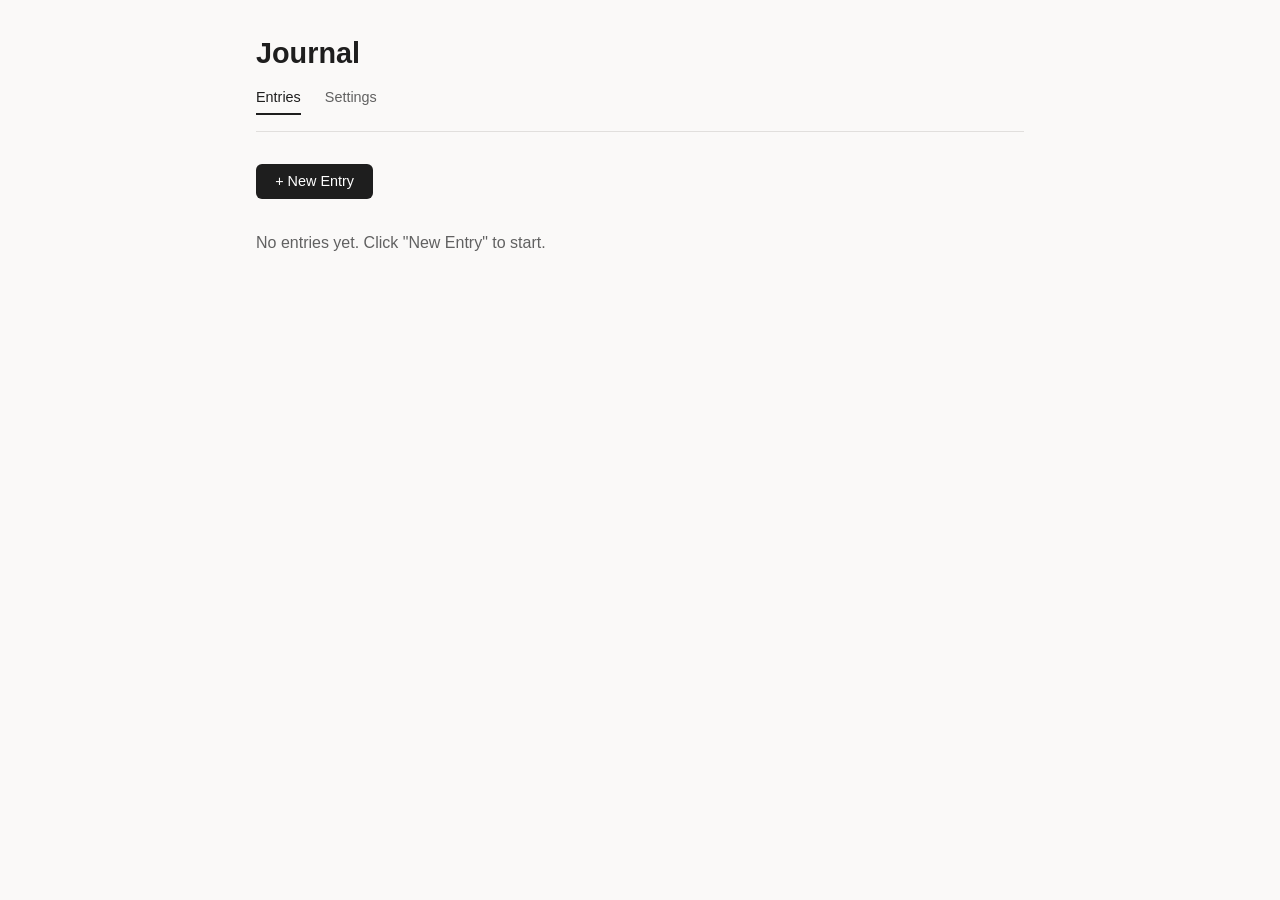
==== index.html @ d7804ae3 "fixed the styles path" ====
<!doctype html>
<html lang="en">
  <head>
    <meta charset="UTF-8" />
    <meta name="viewport" content="width=device-width, initial-scale=1.0" />
    <title>Journal</title>
    <link rel="stylesheet" href="styles.css" />
  </head>
  <body>
    <div class="container">
      <header>
        <h1>Journal</h1>
        <nav>
          <a href="index.html" class="active">Entries</a>
          <a href="settings.html">Settings</a>
        </nav>
      </header>

      <main>
        <div class="new-entry-section">
          <button id="newEntryBtn" class="btn-primary">+ New Entry</button>
        </div>

        <div id="entriesList" class="entries-list">
          <!-- Entries will be rendered here -->
        </div>
      </main>
    </div>

    <!-- Modal for new/edit entry -->
    <div id="entryModal" class="modal">
      <div class="modal-content">
        <span class="close">&times;</span>
        <h2 id="modalTitle">New Entry</h2>
        <form id="entryForm">
          <div class="form-group">
            <label for="templateSelect">Template</label>
            <select id="templateSelect" required>
              <option value="">-- Select a template --</option>
            </select>
          </div>
          <div id="dynamicFields"></div>
          <div class="form-group">
            <label for="journalText">Journal / Notes</label>
            <textarea
              id="journalText"
              rows="6"
              placeholder="Write your thoughts, rationale, or any notes here..."
            ></textarea>
          </div>
          <button type="submit" class="btn-primary">Save Entry</button>
        </form>
      </div>
    </div>

    <script src="script.js"></script>
  </body>
</html>
---- styles.css ----
* {
  margin: 0;
  padding: 0;
  box-sizing: border-box;
}

body {
  font-family:
    -apple-system, BlinkMacSystemFont, "Segoe UI", Roboto, Helvetica, Arial,
    sans-serif;
  background: #faf9f8;
  color: #1e1e1e;
  line-height: 1.5;
}

.container {
  max-width: 800px;
  margin: 0 auto;
  padding: 2rem 1rem;
}

header {
  margin-bottom: 2rem;
  border-bottom: 1px solid #e1dfdd;
  padding-bottom: 1rem;
}

h1 {
  font-size: 1.8rem;
  font-weight: 600;
  margin-bottom: 0.5rem;
}

nav {
  display: flex;
  gap: 1.5rem;
}

nav a {
  color: #616161;
  text-decoration: none;
  font-size: 0.9rem;
  padding: 0.25rem 0;
}

nav a.active {
  color: #1e1e1e;
  border-bottom: 2px solid #1e1e1e;
}

.btn-primary {
  background: #1e1e1e;
  color: white;
  border: none;
  padding: 0.6rem 1.2rem;
  font-size: 0.9rem;
  border-radius: 6px;
  cursor: pointer;
  transition: background 0.2s;
}

.btn-primary:hover {
  background: #333;
}

.btn-secondary {
  background: #e1dfdd;
  color: #1e1e1e;
  border: none;
  padding: 0.5rem 1rem;
  font-size: 0.85rem;
  border-radius: 6px;
  cursor: pointer;
}

.btn-danger {
  background: #d32f2f;
  color: white;
  border: none;
  padding: 0.6rem 1.2rem;
  border-radius: 6px;
  cursor: pointer;
}

.new-entry-section {
  margin-bottom: 2rem;
}

.entries-list {
  display: flex;
  flex-direction: column;
  gap: 1.5rem;
}

.entry-card {
  background: white;
  border: 1px solid #e1dfdd;
  border-radius: 8px;
  padding: 1.2rem;
}

.entry-header {
  display: flex;
  justify-content: space-between;
  margin-bottom: 0.75rem;
  font-size: 0.8rem;
  color: #616161;
}

.entry-template {
  font-weight: 500;
  color: #1e1e1e;
}

.entry-fields {
  background: #f6f5f4;
  padding: 0.75rem;
  border-radius: 6px;
  margin: 0.75rem 0;
  font-size: 0.9rem;
}

.entry-fields p {
  margin: 0.25rem 0;
}

.entry-journal {
  margin-top: 0.75rem;
  white-space: pre-wrap;
  font-size: 0.9rem;
}

.entry-actions {
  margin-top: 0.75rem;
  display: flex;
  gap: 0.5rem;
}

.entry-actions button {
  background: none;
  border: none;
  color: #616161;
  cursor: pointer;
  font-size: 0.8rem;
  padding: 0;
}

.entry-actions button:hover {
  color: #1e1e1e;
}

.modal {
  display: none;
  position: fixed;
  top: 0;
  left: 0;
  width: 100%;
  height: 100%;
  background: rgba(0, 0, 0, 0.5);
  z-index: 1000;
  overflow-y: auto;
}

.modal-content {
  background: white;
  max-width: 600px;
  margin: 2rem auto;
  padding: 1.5rem;
  border-radius: 12px;
  position: relative;
}

.close {
  position: absolute;
  right: 1.2rem;
  top: 1rem;
  font-size: 1.5rem;
  cursor: pointer;
  color: #616161;
}

.form-group {
  margin-bottom: 1rem;
}

.form-group label {
  display: block;
  margin-bottom: 0.25rem;
  font-weight: 500;
  font-size: 0.85rem;
}

.form-group input,
.form-group select,
.form-group textarea {
  width: 100%;
  padding: 0.5rem;
  border: 1px solid #ccc;
  border-radius: 4px;
  font-family: inherit;
  font-size: 0.9rem;
}

.settings-header {
  display: flex;
  justify-content: space-between;
  align-items: center;
  margin-bottom: 1.5rem;
}

.templates-list {
  display: flex;
  flex-direction: column;
  gap: 1rem;
  margin-bottom: 2rem;
}

.template-card {
  background: white;
  border: 1px solid #e1dfdd;
  border-radius: 8px;
  padding: 1rem;
}

.template-header {
  display: flex;
  justify-content: space-between;
  margin-bottom: 0.5rem;
}

.danger-zone {
  margin-top: 2rem;
  padding-top: 1rem;
  border-top: 1px solid #e1dfdd;
}

hr {
  margin: 2rem 0;
  border: none;
  border-top: 1px solid #e1dfdd;
}

.field-item {
  background: #f6f5f4;
  padding: 0.75rem;
  margin-bottom: 0.5rem;
  border-radius: 6px;
}
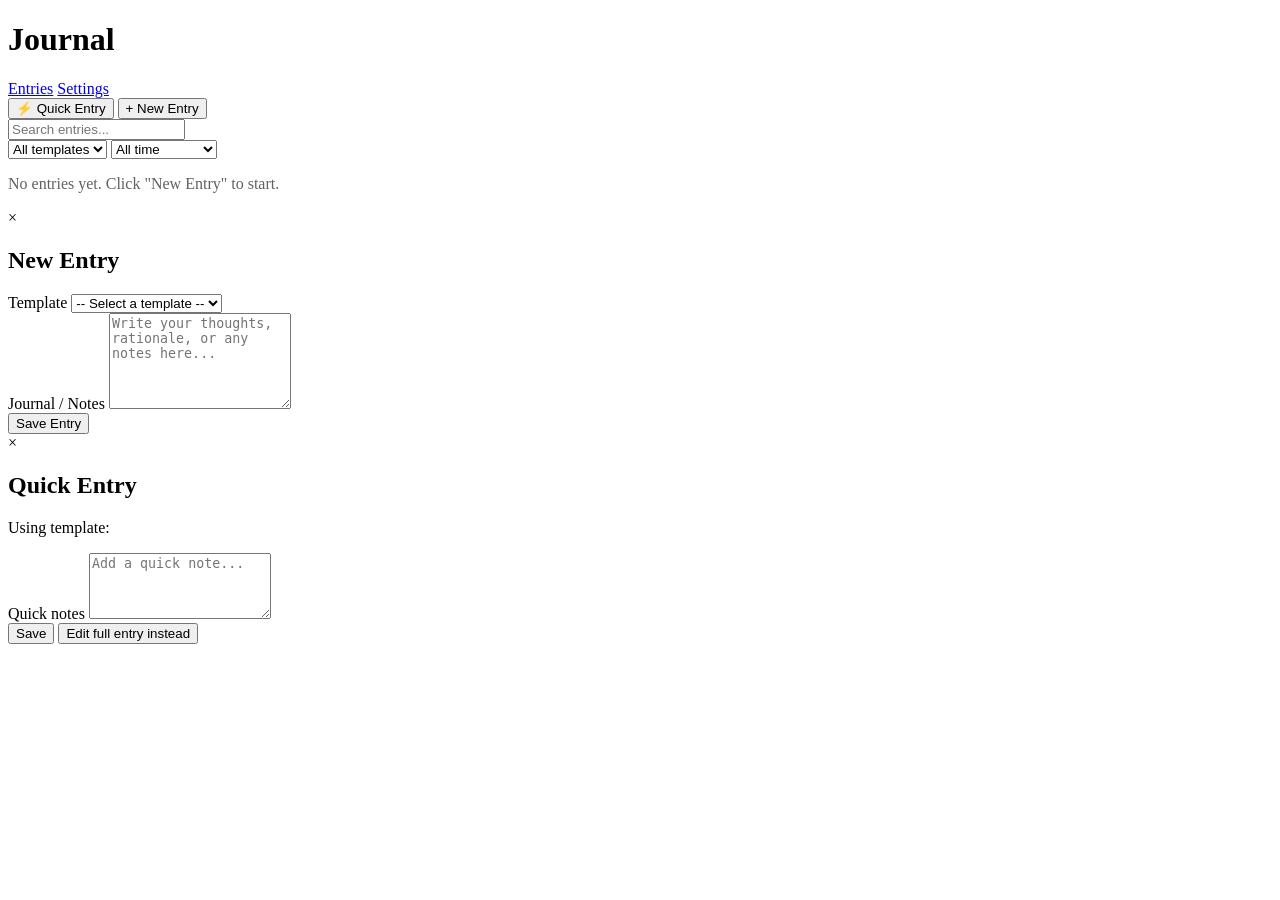
==== commit 1b5910dd: "added search/filter, quick entry..." ====
--- a/index.html
+++ b/index.html
@@ -4,7 +4,7 @@
     <meta charset="UTF-8" />
     <meta name="viewport" content="width=device-width, initial-scale=1.0" />
     <title>Journal</title>
-    <link rel="stylesheet" href="styles.css" />
+    <link rel="stylesheet" href="style.css" />
   </head>
   <body>
     <div class="container">
@@ -17,17 +17,65 @@
       </header>
 
       <main>
-        <div class="new-entry-section">
+        <!-- Action bar: Quick Entry + New Entry -->
+        <div class="action-bar">
+          <button id="quickEntryBtn" class="btn-quick">⚡ Quick Entry</button>
           <button id="newEntryBtn" class="btn-primary">+ New Entry</button>
         </div>
 
+        <!-- Search & Filters bar -->
+        <div class="filters-bar">
+          <div class="search-group">
+            <input
+              type="text"
+              id="searchInput"
+              placeholder="Search entries..."
+              class="search-input"
+            />
+          </div>
+
+          <div class="filter-group">
+            <select id="templateFilter" class="filter-select">
+              <option value="all">All templates</option>
+            </select>
+
+            <select id="dateFilter" class="filter-select">
+              <option value="all">All time</option>
+              <option value="7days">Last 7 days</option>
+              <option value="30days">Last 30 days</option>
+              <option value="this-month">This month</option>
+              <option value="custom">Custom range</option>
+            </select>
+          </div>
+
+          <div
+            id="customDateRange"
+            class="custom-date-range"
+            style="display: none"
+          >
+            <input type="date" id="startDate" />
+            <span>to</span>
+            <input type="date" id="endDate" />
+            <button id="applyDateRange" class="btn-secondary-sm">Apply</button>
+          </div>
+        </div>
+
+        <!-- Entries container -->
         <div id="entriesList" class="entries-list">
           <!-- Entries will be rendered here -->
+        </div>
+
+        <!-- Empty state (shown via JS if no entries match filters) -->
+        <div id="emptyState" class="empty-state" style="display: none">
+          <p>No entries found.</p>
+          <button id="clearFiltersBtn" class="btn-secondary">
+            Clear filters
+          </button>
         </div>
       </main>
     </div>
 
-    <!-- Modal for new/edit entry -->
+    <!-- Modal for new/edit entry (full) -->
     <div id="entryModal" class="modal">
       <div class="modal-content">
         <span class="close">&times;</span>
@@ -53,6 +101,38 @@
       </div>
     </div>
 
+    <!-- Modal for Quick Entry (compact) -->
+    <div id="quickEntryModal" class="modal">
+      <div class="modal-content modal-compact">
+        <span class="close">&times;</span>
+        <h2>Quick Entry</h2>
+        <p class="quick-template-info" id="quickTemplateInfo">
+          Using template: <span id="quickTemplateName"></span>
+        </p>
+        <form id="quickEntryForm">
+          <div id="quickDynamicFields"></div>
+          <div class="form-group">
+            <label for="quickJournalText">Quick notes</label>
+            <textarea
+              id="quickJournalText"
+              rows="4"
+              placeholder="Add a quick note..."
+            ></textarea>
+          </div>
+          <div class="quick-actions">
+            <button type="submit" class="btn-primary">Save</button>
+            <button
+              type="button"
+              id="quickEntryFullEditBtn"
+              class="btn-secondary"
+            >
+              Edit full entry instead
+            </button>
+          </div>
+        </form>
+      </div>
+    </div>
+
     <script src="script.js"></script>
   </body>
 </html>
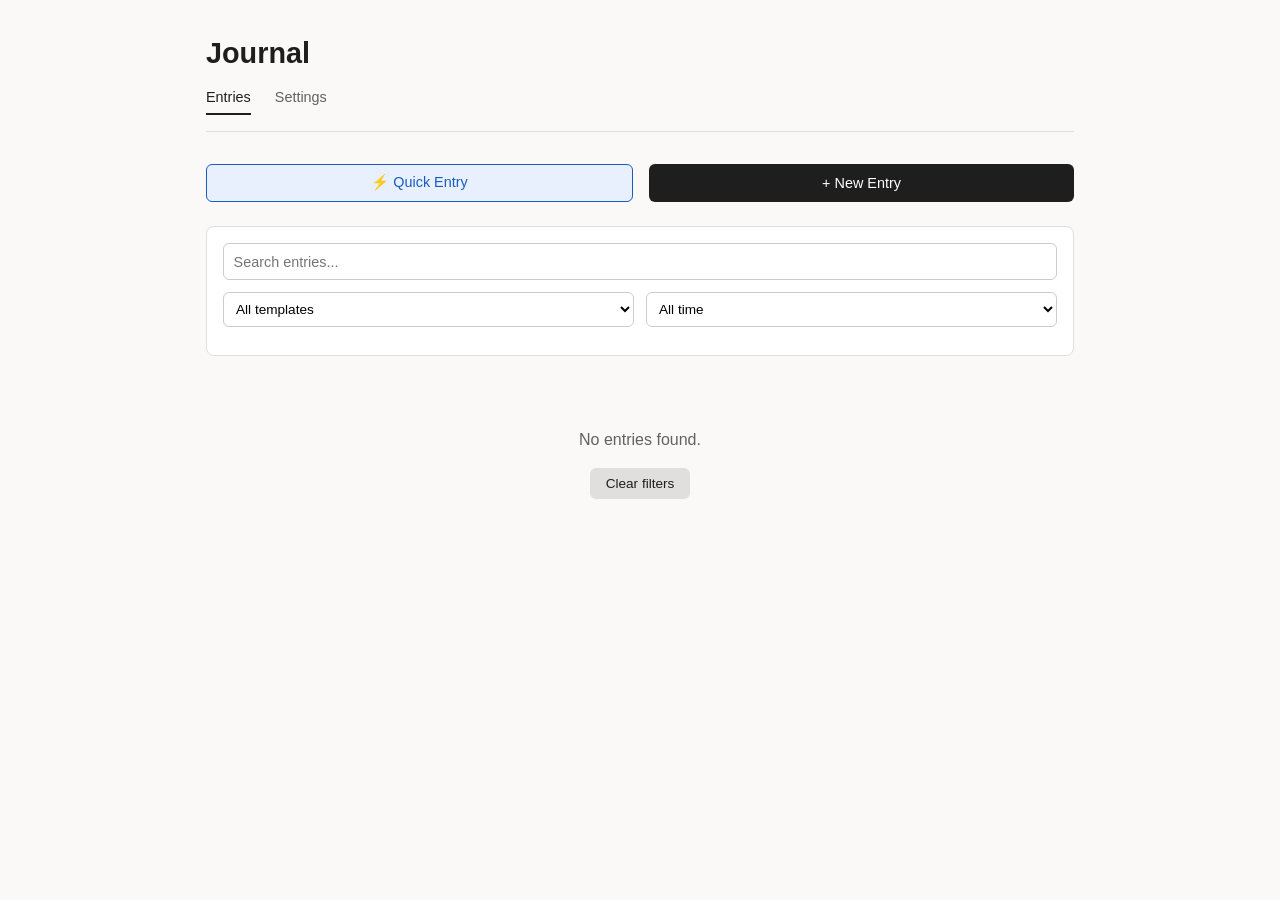
==== commit 547bc4e6: "search/filter logic & corrected the css file path" ====
--- a/index.html
+++ b/index.html
@@ -4,7 +4,7 @@
     <meta charset="UTF-8" />
     <meta name="viewport" content="width=device-width, initial-scale=1.0" />
     <title>Journal</title>
-    <link rel="stylesheet" href="style.css" />
+    <link rel="stylesheet" href="styles.css" />
   </head>
   <body>
     <div class="container">
--- a/styles.css
+++ b/styles.css
@@ -0,0 +1,483 @@
+* {
+  margin: 0;
+  padding: 0;
+  box-sizing: border-box;
+}
+
+body {
+  font-family:
+    -apple-system, BlinkMacSystemFont, "Segoe UI", Roboto, Helvetica, Arial,
+    sans-serif;
+  background: #faf9f8;
+  color: #1e1e1e;
+  line-height: 1.5;
+}
+
+.container {
+  max-width: 900px;
+  margin: 0 auto;
+  padding: 2rem 1rem;
+}
+
+/* Header & Navigation */
+header {
+  margin-bottom: 2rem;
+  border-bottom: 1px solid #e1dfdd;
+  padding-bottom: 1rem;
+}
+
+h1 {
+  font-size: 1.8rem;
+  font-weight: 600;
+  margin-bottom: 0.5rem;
+}
+
+nav {
+  display: flex;
+  gap: 1.5rem;
+}
+
+nav a {
+  color: #616161;
+  text-decoration: none;
+  font-size: 0.9rem;
+  padding: 0.25rem 0;
+}
+
+nav a.active {
+  color: #1e1e1e;
+  border-bottom: 2px solid #1e1e1e;
+}
+
+/* Buttons */
+.btn-primary {
+  background: #1e1e1e;
+  color: white;
+  border: none;
+  padding: 0.6rem 1.2rem;
+  font-size: 0.9rem;
+  border-radius: 6px;
+  cursor: pointer;
+  transition: background 0.2s;
+}
+
+.btn-primary:hover {
+  background: #333;
+}
+
+.btn-quick {
+  background: #e8f0fe;
+  color: #1a5bbf;
+  border: 1px solid #1a5bbf;
+  padding: 0.6rem 1.2rem;
+  font-size: 0.9rem;
+  border-radius: 6px;
+  cursor: pointer;
+  transition: all 0.2s;
+}
+
+.btn-quick:hover {
+  background: #d4e4fc;
+}
+
+.btn-secondary {
+  background: #e1dfdd;
+  color: #1e1e1e;
+  border: none;
+  padding: 0.5rem 1rem;
+  font-size: 0.85rem;
+  border-radius: 6px;
+  cursor: pointer;
+}
+
+.btn-secondary-sm {
+  background: #e1dfdd;
+  color: #1e1e1e;
+  border: none;
+  padding: 0.4rem 0.8rem;
+  font-size: 0.8rem;
+  border-radius: 4px;
+  cursor: pointer;
+}
+
+.btn-danger {
+  background: #d32f2f;
+  color: white;
+  border: none;
+  padding: 0.6rem 1.2rem;
+  border-radius: 6px;
+  cursor: pointer;
+}
+
+/* Action Bar */
+.action-bar {
+  display: flex;
+  gap: 1rem;
+  margin-bottom: 1.5rem;
+  justify-content: space-between;
+}
+
+.action-bar button:first-child {
+  flex: 1;
+}
+
+.action-bar button:last-child {
+  flex: 1;
+}
+
+/* Filters Bar */
+.filters-bar {
+  background: white;
+  border: 1px solid #e1dfdd;
+  border-radius: 8px;
+  padding: 1rem;
+  margin-bottom: 1.5rem;
+}
+
+.search-group {
+  margin-bottom: 0.75rem;
+}
+
+.search-input {
+  width: 100%;
+  padding: 0.6rem;
+  border: 1px solid #ccc;
+  border-radius: 6px;
+  font-size: 0.9rem;
+  font-family: inherit;
+}
+
+.filter-group {
+  display: flex;
+  gap: 0.75rem;
+  flex-wrap: wrap;
+  margin-bottom: 0.75rem;
+}
+
+.filter-select {
+  flex: 1;
+  min-width: 120px;
+  padding: 0.5rem;
+  border: 1px solid #ccc;
+  border-radius: 6px;
+  background: white;
+  font-size: 0.85rem;
+  cursor: pointer;
+}
+
+.custom-date-range {
+  display: flex;
+  gap: 0.5rem;
+  align-items: center;
+  flex-wrap: wrap;
+  margin-top: 0.75rem;
+  padding-top: 0.75rem;
+  border-top: 1px solid #e1dfdd;
+}
+
+.custom-date-range input {
+  padding: 0.4rem;
+  border: 1px solid #ccc;
+  border-radius: 4px;
+  font-size: 0.85rem;
+}
+
+/* Entries List */
+.entries-list {
+  display: flex;
+  flex-direction: column;
+  gap: 1rem;
+}
+
+/* Entry Card */
+.entry-card {
+  background: white;
+  border: 1px solid #e1dfdd;
+  border-radius: 8px;
+  padding: 1rem;
+  transition: box-shadow 0.2s;
+}
+
+.entry-card:hover {
+  box-shadow: 0 2px 8px rgba(0, 0, 0, 0.05);
+}
+
+/* Pinned Entry */
+.entry-card.pinned {
+  background: #fffef7;
+  border-left: 4px solid #f5a623;
+  border-left-color: #f5a623;
+}
+
+.entry-header {
+  display: flex;
+  justify-content: space-between;
+  align-items: center;
+  margin-bottom: 0.5rem;
+  flex-wrap: wrap;
+  gap: 0.5rem;
+}
+
+.entry-template {
+  font-weight: 500;
+  color: #1e1e1e;
+  font-size: 0.85rem;
+  background: #f0f0f0;
+  padding: 0.2rem 0.5rem;
+  border-radius: 4px;
+}
+
+.entry-date {
+  font-size: 0.75rem;
+  color: #616161;
+}
+
+/* Entry Preview (collapsed state) */
+.entry-preview {
+  font-size: 0.9rem;
+  color: #616161;
+  margin: 0.5rem 0;
+  cursor: pointer;
+  padding: 0.25rem 0;
+}
+
+.entry-preview:hover {
+  color: #1e1e1e;
+}
+
+.entry-preview::after {
+  content: " ⋯";
+  color: #999;
+}
+
+/* Entry Full Content (expanded state) */
+.entry-full {
+  display: none;
+  margin-top: 0.75rem;
+}
+
+.entry-card.expanded .entry-full {
+  display: block;
+}
+
+.entry-card.expanded .entry-preview {
+  display: none;
+}
+
+.entry-fields {
+  background: #f6f5f4;
+  padding: 0.75rem;
+  border-radius: 6px;
+  margin: 0.75rem 0;
+  font-size: 0.9rem;
+}
+
+.entry-fields p {
+  margin: 0.25rem 0;
+}
+
+.entry-journal {
+  margin-top: 0.75rem;
+  white-space: pre-wrap;
+  font-size: 0.9rem;
+  line-height: 1.5;
+}
+
+/* Entry Actions */
+.entry-actions {
+  margin-top: 0.75rem;
+  display: flex;
+  gap: 0.75rem;
+  flex-wrap: wrap;
+}
+
+.entry-actions button {
+  background: none;
+  border: none;
+  color: #616161;
+  cursor: pointer;
+  font-size: 0.8rem;
+  padding: 0;
+}
+
+.entry-actions button:hover {
+  color: #1e1e1e;
+}
+
+.pin-btn.pinned {
+  color: #f5a623;
+  font-weight: 600;
+}
+
+/* Empty State */
+.empty-state {
+  text-align: center;
+  padding: 3rem 1rem;
+  color: #616161;
+}
+
+.empty-state p {
+  margin-bottom: 1rem;
+}
+
+/* Modal Base */
+.modal {
+  display: none;
+  position: fixed;
+  top: 0;
+  left: 0;
+  width: 100%;
+  height: 100%;
+  background: rgba(0, 0, 0, 0.5);
+  z-index: 1000;
+  overflow-y: auto;
+}
+
+.modal-content {
+  background: white;
+  max-width: 600px;
+  margin: 2rem auto;
+  padding: 1.5rem;
+  border-radius: 12px;
+  position: relative;
+}
+
+.modal-compact {
+  max-width: 480px;
+}
+
+.close {
+  position: absolute;
+  right: 1.2rem;
+  top: 1rem;
+  font-size: 1.5rem;
+  cursor: pointer;
+  color: #616161;
+}
+
+.close:hover {
+  color: #1e1e1e;
+}
+
+/* Form Elements */
+.form-group {
+  margin-bottom: 1rem;
+}
+
+.form-group label {
+  display: block;
+  margin-bottom: 0.25rem;
+  font-weight: 500;
+  font-size: 0.85rem;
+}
+
+.form-group input,
+.form-group select,
+.form-group textarea {
+  width: 100%;
+  padding: 0.5rem;
+  border: 1px solid #ccc;
+  border-radius: 4px;
+  font-family: inherit;
+  font-size: 0.9rem;
+}
+
+/* Quick Entry Specific */
+.quick-template-info {
+  font-size: 0.8rem;
+  color: #616161;
+  margin-bottom: 1rem;
+  padding-bottom: 0.5rem;
+  border-bottom: 1px solid #e1dfdd;
+}
+
+.quick-template-info span {
+  color: #1e1e1e;
+  font-weight: 500;
+}
+
+.quick-actions {
+  display: flex;
+  gap: 0.75rem;
+  margin-top: 1rem;
+}
+
+.quick-actions button {
+  flex: 1;
+}
+
+/* Settings page specific (from Phase 1, kept consistent) */
+.settings-header {
+  display: flex;
+  justify-content: space-between;
+  align-items: center;
+  margin-bottom: 1.5rem;
+}
+
+.templates-list {
+  display: flex;
+  flex-direction: column;
+  gap: 1rem;
+  margin-bottom: 2rem;
+}
+
+.template-card {
+  background: white;
+  border: 1px solid #e1dfdd;
+  border-radius: 8px;
+  padding: 1rem;
+}
+
+.template-header {
+  display: flex;
+  justify-content: space-between;
+  margin-bottom: 0.5rem;
+}
+
+.danger-zone {
+  margin-top: 2rem;
+  padding-top: 1rem;
+  border-top: 1px solid #e1dfdd;
+}
+
+hr {
+  margin: 2rem 0;
+  border: none;
+  border-top: 1px solid #e1dfdd;
+}
+
+.field-item {
+  background: #f6f5f4;
+  padding: 0.75rem;
+  margin-bottom: 0.5rem;
+  border-radius: 6px;
+}
+
+/* Responsive */
+@media (max-width: 600px) {
+  .container {
+    padding: 1rem;
+  }
+
+  .action-bar {
+    flex-direction: column;
+  }
+
+  .filter-group {
+    flex-direction: column;
+  }
+
+  .filter-select {
+    width: 100%;
+  }
+
+  .modal-content {
+    margin: 1rem;
+    padding: 1rem;
+  }
+
+  .entry-header {
+    flex-direction: column;
+    align-items: flex-start;
+  }
+}
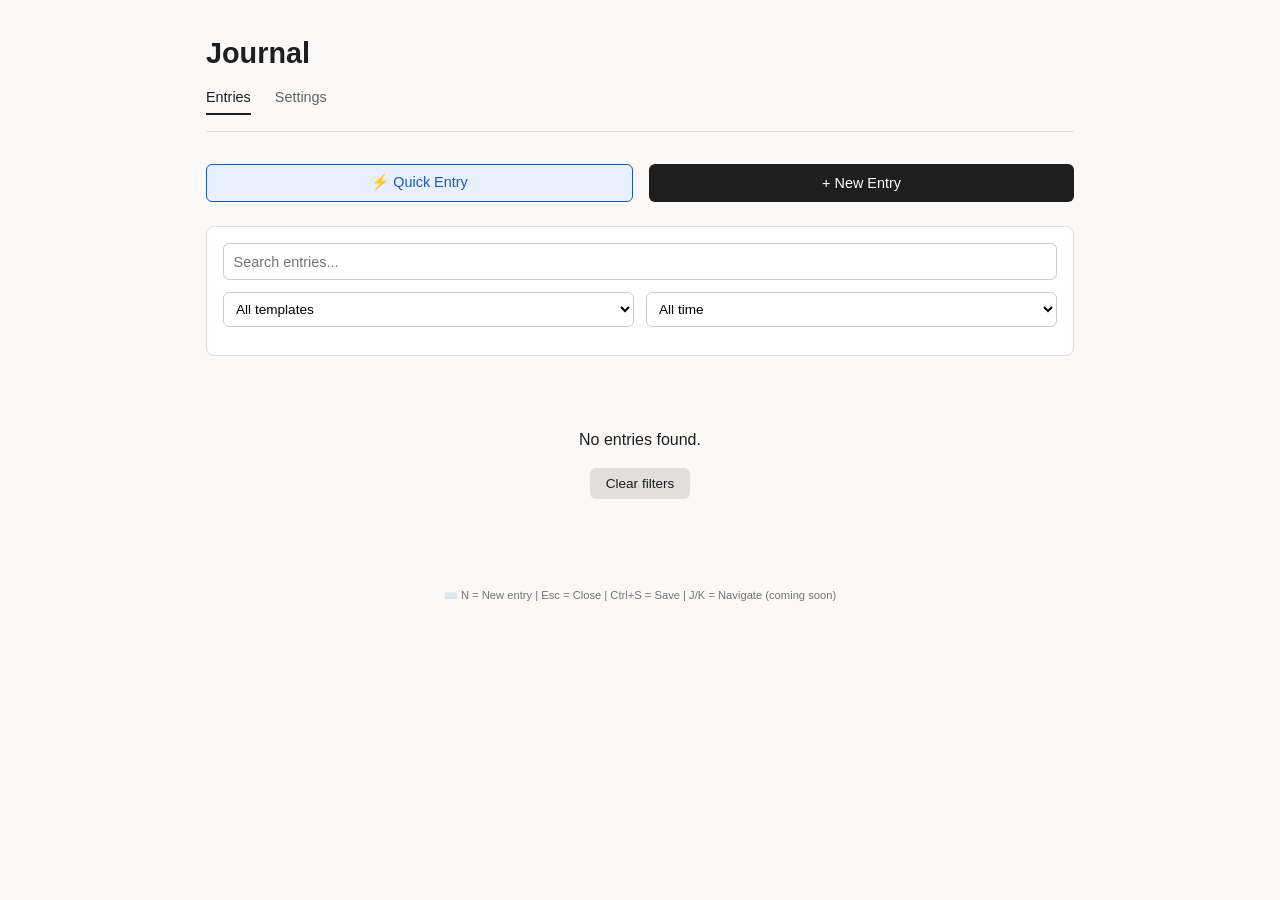
==== commit cbc821bd: "updated index.html to support themes" ====
--- a/index.html
+++ b/index.html
@@ -6,7 +6,7 @@
     <title>Journal</title>
     <link rel="stylesheet" href="styles.css" />
   </head>
-  <body>
+  <body data-theme="light">
     <div class="container">
       <header>
         <h1>Journal</h1>
@@ -17,6 +17,21 @@
       </header>
 
       <main>
+        <!-- Backup Banner (hidden by default, shown by JS when needed) -->
+        <div id="backupBanner" class="backup-banner" style="display: none">
+          <p>
+            📦 <span id="backupDaysText">Last backup was over 30 days ago</span>
+          </p>
+          <div>
+            <button id="exportBackupBtn" class="btn-secondary-sm">
+              Export Data
+            </button>
+            <button id="dismissBackupBtn" class="btn-secondary-sm">
+              Dismiss for 7 days
+            </button>
+          </div>
+        </div>
+
         <!-- Action bar: Quick Entry + New Entry -->
         <div class="action-bar">
           <button id="quickEntryBtn" class="btn-quick">⚡ Quick Entry</button>
@@ -65,14 +80,28 @@
           <!-- Entries will be rendered here -->
         </div>
 
-        <!-- Empty state (shown via JS if no entries match filters) -->
+        <!-- Empty state -->
         <div id="emptyState" class="empty-state" style="display: none">
           <p>No entries found.</p>
           <button id="clearFiltersBtn" class="btn-secondary">
             Clear filters
           </button>
         </div>
+
+        <!-- Keyboard shortcuts hint -->
+        <div class="keyboard-hint">
+          ⌨️ N = New entry | Esc = Close | Ctrl+S = Save | J/K = Navigate
+          (coming soon)
+        </div>
       </main>
+    </div>
+
+    <!-- Tour Hint (shown once, dismissible) -->
+    <div id="tourHint" class="tour-hint" style="display: none">
+      <span class="close-hint" id="closeTourHint">✖</span>
+      <strong>👋 Welcome to Journal!</strong><br />
+      Go to <strong>Settings</strong> to create your first template and set a
+      default for Quick Entry.
     </div>
 
     <!-- Modal for new/edit entry (full) -->
@@ -96,6 +125,23 @@
               placeholder="Write your thoughts, rationale, or any notes here..."
             ></textarea>
           </div>
+
+          <!-- Version History (shown only when editing existing entry) -->
+          <div
+            id="versionHistoryContainer"
+            class="version-history"
+            style="display: none"
+          >
+            <hr />
+            <button type="button" id="undoVersionBtn" class="btn-secondary-sm">
+              ↩️ Undo to previous version
+            </button>
+            <span
+              id="versionInfo"
+              style="font-size: 0.7rem; margin-left: 0.5rem"
+            ></span>
+          </div>
+
           <button type="submit" class="btn-primary">Save Entry</button>
         </form>
       </div>
--- a/styles.css
+++ b/styles.css
@@ -1,3 +1,6 @@
+/* ============================================
+   BASE STYLES (applies to all themes)
+   ============================================ */
 * {
   margin: 0;
   padding: 0;
@@ -8,9 +11,10 @@
   font-family:
     -apple-system, BlinkMacSystemFont, "Segoe UI", Roboto, Helvetica, Arial,
     sans-serif;
-  background: #faf9f8;
-  color: #1e1e1e;
   line-height: 1.5;
+  transition:
+    background-color 0.2s,
+    color 0.2s;
 }
 
 .container {
@@ -22,7 +26,7 @@
 /* Header & Navigation */
 header {
   margin-bottom: 2rem;
-  border-bottom: 1px solid #e1dfdd;
+  border-bottom: 1px solid;
   padding-bottom: 1rem;
 }
 
@@ -32,43 +36,49 @@
   margin-bottom: 0.5rem;
 }
 
+h2 {
+  font-size: 1.3rem;
+  font-weight: 500;
+  margin-bottom: 1rem;
+}
+
+h3 {
+  font-size: 1rem;
+  font-weight: 600;
+  margin-bottom: 0.5rem;
+}
+
 nav {
   display: flex;
   gap: 1.5rem;
 }
 
 nav a {
-  color: #616161;
   text-decoration: none;
   font-size: 0.9rem;
   padding: 0.25rem 0;
 }
 
 nav a.active {
-  color: #1e1e1e;
-  border-bottom: 2px solid #1e1e1e;
+  border-bottom: 2px solid;
 }
 
 /* Buttons */
 .btn-primary {
-  background: #1e1e1e;
-  color: white;
   border: none;
   padding: 0.6rem 1.2rem;
   font-size: 0.9rem;
   border-radius: 6px;
   cursor: pointer;
-  transition: background 0.2s;
+  transition: all 0.2s;
 }
 
 .btn-primary:hover {
-  background: #333;
+  opacity: 0.85;
 }
 
 .btn-quick {
-  background: #e8f0fe;
-  color: #1a5bbf;
-  border: 1px solid #1a5bbf;
+  border: 1px solid;
   padding: 0.6rem 1.2rem;
   font-size: 0.9rem;
   border-radius: 6px;
@@ -76,13 +86,7 @@
   transition: all 0.2s;
 }
 
-.btn-quick:hover {
-  background: #d4e4fc;
-}
-
 .btn-secondary {
-  background: #e1dfdd;
-  color: #1e1e1e;
   border: none;
   padding: 0.5rem 1rem;
   font-size: 0.85rem;
@@ -91,8 +95,6 @@
 }
 
 .btn-secondary-sm {
-  background: #e1dfdd;
-  color: #1e1e1e;
   border: none;
   padding: 0.4rem 0.8rem;
   font-size: 0.8rem;
@@ -101,12 +103,16 @@
 }
 
 .btn-danger {
-  background: #d32f2f;
-  color: white;
   border: none;
   padding: 0.6rem 1.2rem;
   border-radius: 6px;
   cursor: pointer;
+  background: #d32f2f;
+  color: white;
+}
+
+.btn-danger:hover {
+  background: #b71c1c;
 }
 
 /* Action Bar */
@@ -127,8 +133,7 @@
 
 /* Filters Bar */
 .filters-bar {
-  background: white;
-  border: 1px solid #e1dfdd;
+  border: 1px solid;
   border-radius: 8px;
   padding: 1rem;
   margin-bottom: 1.5rem;
@@ -141,7 +146,7 @@
 .search-input {
   width: 100%;
   padding: 0.6rem;
-  border: 1px solid #ccc;
+  border: 1px solid;
   border-radius: 6px;
   font-size: 0.9rem;
   font-family: inherit;
@@ -158,9 +163,8 @@
   flex: 1;
   min-width: 120px;
   padding: 0.5rem;
-  border: 1px solid #ccc;
+  border: 1px solid;
   border-radius: 6px;
-  background: white;
   font-size: 0.85rem;
   cursor: pointer;
 }
@@ -172,16 +176,79 @@
   flex-wrap: wrap;
   margin-top: 0.75rem;
   padding-top: 0.75rem;
-  border-top: 1px solid #e1dfdd;
+  border-top: 1px solid;
 }
 
 .custom-date-range input {
   padding: 0.4rem;
-  border: 1px solid #ccc;
+  border: 1px solid;
   border-radius: 4px;
   font-size: 0.85rem;
 }
 
+/* Backup Banner */
+.backup-banner {
+  margin-bottom: 1rem;
+  padding: 0.75rem 1rem;
+  border-radius: 8px;
+  display: flex;
+  justify-content: space-between;
+  align-items: center;
+  gap: 1rem;
+  flex-wrap: wrap;
+}
+
+.backup-banner p {
+  margin: 0;
+  font-size: 0.85rem;
+}
+
+.backup-banner .btn-secondary-sm {
+  background: transparent;
+  border: 1px solid;
+}
+
+/* Tour Hint */
+.tour-hint {
+  position: fixed;
+  bottom: 1rem;
+  right: 1rem;
+  max-width: 280px;
+  padding: 0.75rem 1rem;
+  border-radius: 12px;
+  box-shadow: 0 4px 12px rgba(0, 0, 0, 0.15);
+  z-index: 999;
+  font-size: 0.85rem;
+  animation: slideIn 0.3s ease;
+}
+
+.tour-hint .close-hint {
+  float: right;
+  margin-left: 1rem;
+  cursor: pointer;
+  font-weight: bold;
+}
+
+@keyframes slideIn {
+  from {
+    transform: translateX(100%);
+    opacity: 0;
+  }
+  to {
+    transform: translateX(0);
+    opacity: 1;
+  }
+}
+
+/* Keyboard Shortcuts Hint */
+.keyboard-hint {
+  margin-top: 2rem;
+  padding: 0.5rem;
+  text-align: center;
+  font-size: 0.7rem;
+  opacity: 0.6;
+}
+
 /* Entries List */
 .entries-list {
   display: flex;
@@ -191,22 +258,18 @@
 
 /* Entry Card */
 .entry-card {
-  background: white;
-  border: 1px solid #e1dfdd;
+  border: 1px solid;
   border-radius: 8px;
   padding: 1rem;
   transition: box-shadow 0.2s;
 }
 
 .entry-card:hover {
-  box-shadow: 0 2px 8px rgba(0, 0, 0, 0.05);
-}
-
-/* Pinned Entry */
+  box-shadow: 0 2px 8px rgba(0, 0, 0, 0.1);
+}
+
 .entry-card.pinned {
-  background: #fffef7;
-  border-left: 4px solid #f5a623;
-  border-left-color: #f5a623;
+  border-left: 4px solid;
 }
 
 .entry-header {
@@ -220,37 +283,30 @@
 
 .entry-template {
   font-weight: 500;
-  color: #1e1e1e;
   font-size: 0.85rem;
-  background: #f0f0f0;
   padding: 0.2rem 0.5rem;
   border-radius: 4px;
 }
 
 .entry-date {
   font-size: 0.75rem;
-  color: #616161;
-}
-
-/* Entry Preview (collapsed state) */
+}
+
 .entry-preview {
   font-size: 0.9rem;
-  color: #616161;
   margin: 0.5rem 0;
   cursor: pointer;
   padding: 0.25rem 0;
 }
 
 .entry-preview:hover {
-  color: #1e1e1e;
+  opacity: 0.7;
 }
 
 .entry-preview::after {
   content: " ⋯";
-  color: #999;
-}
-
-/* Entry Full Content (expanded state) */
+}
+
 .entry-full {
   display: none;
   margin-top: 0.75rem;
@@ -265,7 +321,6 @@
 }
 
 .entry-fields {
-  background: #f6f5f4;
   padding: 0.75rem;
   border-radius: 6px;
   margin: 0.75rem 0;
@@ -283,7 +338,6 @@
   line-height: 1.5;
 }
 
-/* Entry Actions */
 .entry-actions {
   margin-top: 0.75rem;
   display: flex;
@@ -294,18 +348,12 @@
 .entry-actions button {
   background: none;
   border: none;
-  color: #616161;
   cursor: pointer;
   font-size: 0.8rem;
   padding: 0;
 }
 
-.entry-actions button:hover {
-  color: #1e1e1e;
-}
-
 .pin-btn.pinned {
-  color: #f5a623;
   font-weight: 600;
 }
 
@@ -313,7 +361,6 @@
 .empty-state {
   text-align: center;
   padding: 3rem 1rem;
-  color: #616161;
 }
 
 .empty-state p {
@@ -334,7 +381,6 @@
 }
 
 .modal-content {
-  background: white;
   max-width: 600px;
   margin: 2rem auto;
   padding: 1.5rem;
@@ -352,11 +398,10 @@
   top: 1rem;
   font-size: 1.5rem;
   cursor: pointer;
-  color: #616161;
 }
 
 .close:hover {
-  color: #1e1e1e;
+  opacity: 0.7;
 }
 
 /* Form Elements */
@@ -376,23 +421,35 @@
 .form-group textarea {
   width: 100%;
   padding: 0.5rem;
-  border: 1px solid #ccc;
+  border: 1px solid;
   border-radius: 4px;
   font-family: inherit;
   font-size: 0.9rem;
 }
 
-/* Quick Entry Specific */
+/* Version History */
+.version-history {
+  margin-top: 0.5rem;
+  font-size: 0.75rem;
+}
+
+.version-history button {
+  background: none;
+  border: none;
+  cursor: pointer;
+  text-decoration: underline;
+  font-size: 0.75rem;
+}
+
+/* Quick Entry */
 .quick-template-info {
   font-size: 0.8rem;
-  color: #616161;
   margin-bottom: 1rem;
   padding-bottom: 0.5rem;
-  border-bottom: 1px solid #e1dfdd;
+  border-bottom: 1px solid;
 }
 
 .quick-template-info span {
-  color: #1e1e1e;
   font-weight: 500;
 }
 
@@ -406,7 +463,11 @@
   flex: 1;
 }
 
-/* Settings page specific (from Phase 1, kept consistent) */
+/* Settings Page */
+.settings-section {
+  margin-bottom: 2rem;
+}
+
 .settings-header {
   display: flex;
   justify-content: space-between;
@@ -418,12 +479,11 @@
   display: flex;
   flex-direction: column;
   gap: 1rem;
-  margin-bottom: 2rem;
+  margin-bottom: 1rem;
 }
 
 .template-card {
-  background: white;
-  border: 1px solid #e1dfdd;
+  border: 1px solid;
   border-radius: 8px;
   padding: 1rem;
 }
@@ -431,26 +491,82 @@
 .template-header {
   display: flex;
   justify-content: space-between;
+  align-items: center;
   margin-bottom: 0.5rem;
+  flex-wrap: wrap;
+  gap: 0.5rem;
+}
+
+.template-header strong {
+  font-size: 1rem;
+}
+
+.template-header button {
+  background: none;
+  border: none;
+  cursor: pointer;
+  font-size: 0.8rem;
+  margin-left: 0.5rem;
+}
+
+.template-actions {
+  display: flex;
+  gap: 0.75rem;
+  margin-top: 1rem;
+}
+
+.backup-actions {
+  display: flex;
+  gap: 0.75rem;
+  flex-wrap: wrap;
+  margin-bottom: 0.5rem;
+}
+
+.settings-hint {
+  font-size: 0.8rem;
+  opacity: 0.7;
+  margin-top: 0.5rem;
+}
+
+.theme-selector {
+  margin-bottom: 1rem;
+}
+
+.theme-selector label {
+  display: block;
+  margin-bottom: 0.25rem;
+  font-weight: 500;
+  font-size: 0.85rem;
+}
+
+.theme-selector select {
+  padding: 0.5rem;
+  border-radius: 6px;
+  border: 1px solid;
+  font-size: 0.9rem;
+  cursor: pointer;
 }
 
 .danger-zone {
   margin-top: 2rem;
   padding-top: 1rem;
-  border-top: 1px solid #e1dfdd;
+  border-top: 1px solid;
 }
 
 hr {
   margin: 2rem 0;
   border: none;
-  border-top: 1px solid #e1dfdd;
+  border-top: 1px solid;
 }
 
 .field-item {
-  background: #f6f5f4;
   padding: 0.75rem;
   margin-bottom: 0.5rem;
   border-radius: 6px;
+  display: flex;
+  gap: 0.5rem;
+  flex-wrap: wrap;
+  align-items: center;
 }
 
 /* Responsive */
@@ -480,4 +596,554 @@
     flex-direction: column;
     align-items: flex-start;
   }
-}
+
+  .template-header {
+    flex-direction: column;
+    align-items: flex-start;
+  }
+
+  .backup-actions {
+    flex-direction: column;
+  }
+}
+
+/* ============================================
+   THEMES
+   ============================================ */
+
+/* Theme 1: Light (default) */
+body[data-theme="light"] {
+  background-color: #faf9f8;
+  color: #1e1e1e;
+}
+
+body[data-theme="light"] header {
+  border-bottom-color: #e1dfdd;
+}
+
+body[data-theme="light"] nav a {
+  color: #616161;
+}
+
+body[data-theme="light"] nav a.active {
+  color: #1e1e1e;
+  border-bottom-color: #1e1e1e;
+}
+
+body[data-theme="light"] .btn-primary {
+  background: #1e1e1e;
+  color: white;
+}
+
+body[data-theme="light"] .btn-quick {
+  background: #e8f0fe;
+  color: #1a5bbf;
+  border-color: #1a5bbf;
+}
+
+body[data-theme="light"] .btn-secondary,
+body[data-theme="light"] .btn-secondary-sm {
+  background: #e1dfdd;
+  color: #1e1e1e;
+}
+
+body[data-theme="light"] .filters-bar {
+  background: white;
+  border-color: #e1dfdd;
+}
+
+body[data-theme="light"] .search-input,
+body[data-theme="light"] .filter-select,
+body[data-theme="light"] .custom-date-range input,
+body[data-theme="light"] .form-group input,
+body[data-theme="light"] .form-group select,
+body[data-theme="light"] .form-group textarea,
+body[data-theme="light"] .theme-selector select {
+  border-color: #ccc;
+  background: white;
+}
+
+body[data-theme="light"] .backup-banner {
+  background: #fff3e0;
+  border: 1px solid #ffd699;
+}
+
+body[data-theme="light"] .tour-hint {
+  background: #1e1e1e;
+  color: white;
+}
+
+body[data-theme="light"] .entry-card {
+  background: white;
+  border-color: #e1dfdd;
+}
+
+body[data-theme="light"] .entry-card.pinned {
+  border-left-color: #f5a623;
+}
+
+body[data-theme="light"] .entry-template {
+  background: #f0f0f0;
+  color: #1e1e1e;
+}
+
+body[data-theme="light"] .entry-date,
+body[data-theme="light"] .entry-preview {
+  color: #616161;
+}
+
+body[data-theme="light"] .entry-fields {
+  background: #f6f5f4;
+}
+
+body[data-theme="light"] .modal-content {
+  background: white;
+}
+
+body[data-theme="light"] .close {
+  color: #616161;
+}
+
+body[data-theme="light"] .template-card,
+body[data-theme="light"] .field-item {
+  background: white;
+  border-color: #e1dfdd;
+}
+
+body[data-theme="light"] .danger-zone {
+  border-top-color: #e1dfdd;
+}
+
+body[data-theme="light"] hr {
+  border-top-color: #e1dfdd;
+}
+
+/* Theme 2: Sepia */
+body[data-theme="sepia"] {
+  background-color: #fbf7e9;
+  color: #3b2e24;
+}
+
+body[data-theme="sepia"] header {
+  border-bottom-color: #d4c5a9;
+}
+
+body[data-theme="sepia"] nav a {
+  color: #8b7355;
+}
+
+body[data-theme="sepia"] nav a.active {
+  color: #3b2e24;
+  border-bottom-color: #8b5a2b;
+}
+
+body[data-theme="sepia"] .btn-primary {
+  background: #8b5a2b;
+  color: white;
+}
+
+body[data-theme="sepia"] .btn-quick {
+  background: #e8dcca;
+  color: #8b5a2b;
+  border-color: #8b5a2b;
+}
+
+body[data-theme="sepia"] .btn-secondary,
+body[data-theme="sepia"] .btn-secondary-sm {
+  background: #e0d5c0;
+  color: #3b2e24;
+}
+
+body[data-theme="sepia"] .filters-bar {
+  background: #fffef7;
+  border-color: #d4c5a9;
+}
+
+body[data-theme="sepia"] .search-input,
+body[data-theme="sepia"] .filter-select,
+body[data-theme="sepia"] .custom-date-range input,
+body[data-theme="sepia"] .form-group input,
+body[data-theme="sepia"] .form-group select,
+body[data-theme="sepia"] .form-group textarea,
+body[data-theme="sepia"] .theme-selector select {
+  border-color: #c4b49a;
+  background: #fffef7;
+}
+
+body[data-theme="sepia"] .backup-banner {
+  background: #f5e6d3;
+  border-color: #d4a574;
+}
+
+body[data-theme="sepia"] .tour-hint {
+  background: #3b2e24;
+  color: #fbf7e9;
+}
+
+body[data-theme="sepia"] .entry-card {
+  background: #fffef7;
+  border-color: #d4c5a9;
+}
+
+body[data-theme="sepia"] .entry-card.pinned {
+  border-left-color: #d4a574;
+}
+
+body[data-theme="sepia"] .entry-template {
+  background: #e8dcca;
+  color: #3b2e24;
+}
+
+body[data-theme="sepia"] .entry-date,
+body[data-theme="sepia"] .entry-preview {
+  color: #8b7355;
+}
+
+body[data-theme="sepia"] .entry-fields {
+  background: #f5f0e6;
+}
+
+body[data-theme="sepia"] .modal-content {
+  background: #fffef7;
+}
+
+body[data-theme="sepia"] .close {
+  color: #8b7355;
+}
+
+body[data-theme="sepia"] .template-card,
+body[data-theme="sepia"] .field-item {
+  background: #fffef7;
+  border-color: #d4c5a9;
+}
+
+body[data-theme="sepia"] .danger-zone {
+  border-top-color: #d4c5a9;
+}
+
+body[data-theme="sepia"] hr {
+  border-top-color: #d4c5a9;
+}
+
+/* Theme 3: Forest */
+body[data-theme="forest"] {
+  background-color: #eef4ed;
+  color: #1a3b2e;
+}
+
+body[data-theme="forest"] header {
+  border-bottom-color: #c5d5cb;
+}
+
+body[data-theme="forest"] nav a {
+  color: #2d6a4f;
+}
+
+body[data-theme="forest"] nav a.active {
+  color: #1a3b2e;
+  border-bottom-color: #2d6a4f;
+}
+
+body[data-theme="forest"] .btn-primary {
+  background: #2d6a4f;
+  color: white;
+}
+
+body[data-theme="forest"] .btn-quick {
+  background: #d4e6d9;
+  color: #2d6a4f;
+  border-color: #2d6a4f;
+}
+
+body[data-theme="forest"] .btn-secondary,
+body[data-theme="forest"] .btn-secondary-sm {
+  background: #d4e6d9;
+  color: #1a3b2e;
+}
+
+body[data-theme="forest"] .filters-bar {
+  background: white;
+  border-color: #c5d5cb;
+}
+
+body[data-theme="forest"] .search-input,
+body[data-theme="forest"] .filter-select,
+body[data-theme="forest"] .custom-date-range input,
+body[data-theme="forest"] .form-group input,
+body[data-theme="forest"] .form-group select,
+body[data-theme="forest"] .form-group textarea,
+body[data-theme="forest"] .theme-selector select {
+  border-color: #b5cdbc;
+  background: white;
+}
+
+body[data-theme="forest"] .backup-banner {
+  background: #e2f0e6;
+  border-color: #95c4a5;
+}
+
+body[data-theme="forest"] .tour-hint {
+  background: #1a3b2e;
+  color: #eef4ed;
+}
+
+body[data-theme="forest"] .entry-card {
+  background: white;
+  border-color: #c5d5cb;
+}
+
+body[data-theme="forest"] .entry-card.pinned {
+  border-left-color: #95c4a5;
+}
+
+body[data-theme="forest"] .entry-template {
+  background: #d4e6d9;
+  color: #1a3b2e;
+}
+
+body[data-theme="forest"] .entry-date,
+body[data-theme="forest"] .entry-preview {
+  color: #2d6a4f;
+}
+
+body[data-theme="forest"] .entry-fields {
+  background: #eef4ed;
+}
+
+body[data-theme="forest"] .modal-content {
+  background: white;
+}
+
+body[data-theme="forest"] .close {
+  color: #2d6a4f;
+}
+
+body[data-theme="forest"] .template-card,
+body[data-theme="forest"] .field-item {
+  background: white;
+  border-color: #c5d5cb;
+}
+
+body[data-theme="forest"] .danger-zone {
+  border-top-color: #c5d5cb;
+}
+
+body[data-theme="forest"] hr {
+  border-top-color: #c5d5cb;
+}
+
+/* Theme 4: Midnight Blue */
+body[data-theme="midnight"] {
+  background-color: #1a1b2e;
+  color: #c0c0d0;
+}
+
+body[data-theme="midnight"] header {
+  border-bottom-color: #2a2b45;
+}
+
+body[data-theme="midnight"] nav a {
+  color: #8b8ba8;
+}
+
+body[data-theme="midnight"] nav a.active {
+  color: #c0c0d0;
+  border-bottom-color: #7c3aed;
+}
+
+body[data-theme="midnight"] .btn-primary {
+  background: #7c3aed;
+  color: white;
+}
+
+body[data-theme="midnight"] .btn-quick {
+  background: #2a2b45;
+  color: #a78bfa;
+  border-color: #7c3aed;
+}
+
+body[data-theme="midnight"] .btn-secondary,
+body[data-theme="midnight"] .btn-secondary-sm {
+  background: #2a2b45;
+  color: #c0c0d0;
+}
+
+body[data-theme="midnight"] .filters-bar {
+  background: #252642;
+  border-color: #2a2b45;
+}
+
+body[data-theme="midnight"] .search-input,
+body[data-theme="midnight"] .filter-select,
+body[data-theme="midnight"] .custom-date-range input,
+body[data-theme="midnight"] .form-group input,
+body[data-theme="midnight"] .form-group select,
+body[data-theme="midnight"] .form-group textarea,
+body[data-theme="midnight"] .theme-selector select {
+  border-color: #3a3b5e;
+  background: #252642;
+  color: #c0c0d0;
+}
+
+body[data-theme="midnight"] .backup-banner {
+  background: #2a2b45;
+  border-color: #5b21b6;
+}
+
+body[data-theme="midnight"] .tour-hint {
+  background: #7c3aed;
+  color: white;
+}
+
+body[data-theme="midnight"] .entry-card {
+  background: #252642;
+  border-color: #2a2b45;
+}
+
+body[data-theme="midnight"] .entry-card.pinned {
+  border-left-color: #a78bfa;
+}
+
+body[data-theme="midnight"] .entry-template {
+  background: #2a2b45;
+  color: #c0c0d0;
+}
+
+body[data-theme="midnight"] .entry-date,
+body[data-theme="midnight"] .entry-preview {
+  color: #8b8ba8;
+}
+
+body[data-theme="midnight"] .entry-fields {
+  background: #1f2038;
+}
+
+body[data-theme="midnight"] .modal-content {
+  background: #252642;
+}
+
+body[data-theme="midnight"] .close {
+  color: #8b8ba8;
+}
+
+body[data-theme="midnight"] .template-card,
+body[data-theme="midnight"] .field-item {
+  background: #252642;
+  border-color: #2a2b45;
+}
+
+body[data-theme="midnight"] .danger-zone {
+  border-top-color: #2a2b45;
+}
+
+body[data-theme="midnight"] hr {
+  border-top-color: #2a2b45;
+}
+
+/* Theme 5: Red Ember */
+body[data-theme="red"] {
+  background-color: #2a1215;
+  color: #f0d6d8;
+}
+
+body[data-theme="red"] header {
+  border-bottom-color: #4a2024;
+}
+
+body[data-theme="red"] nav a {
+  color: #c08484;
+}
+
+body[data-theme="red"] nav a.active {
+  color: #f0d6d8;
+  border-bottom-color: #e53e3e;
+}
+
+body[data-theme="red"] .btn-primary {
+  background: #e53e3e;
+  color: white;
+}
+
+body[data-theme="red"] .btn-quick {
+  background: #3d1a1e;
+  color: #f7a0a0;
+  border-color: #e53e3e;
+}
+
+body[data-theme="red"] .btn-secondary,
+body[data-theme="red"] .btn-secondary-sm {
+  background: #3d1a1e;
+  color: #f0d6d8;
+}
+
+body[data-theme="red"] .filters-bar {
+  background: #3d1a1e;
+  border-color: #4a2024;
+}
+
+body[data-theme="red"] .search-input,
+body[data-theme="red"] .filter-select,
+body[data-theme="red"] .custom-date-range input,
+body[data-theme="red"] .form-group input,
+body[data-theme="red"] .form-group select,
+body[data-theme="red"] .form-group textarea,
+body[data-theme="red"] .theme-selector select {
+  border-color: #5a2e32;
+  background: #3d1a1e;
+  color: #f0d6d8;
+}
+
+body[data-theme="red"] .backup-banner {
+  background: #4a2024;
+  border-color: #e53e3e;
+}
+
+body[data-theme="red"] .tour-hint {
+  background: #e53e3e;
+  color: white;
+}
+
+body[data-theme="red"] .entry-card {
+  background: #3d1a1e;
+  border-color: #4a2024;
+}
+
+body[data-theme="red"] .entry-card.pinned {
+  border-left-color: #e53e3e;
+}
+
+body[data-theme="red"] .entry-template {
+  background: #4a2024;
+  color: #f0d6d8;
+}
+
+body[data-theme="red"] .entry-date,
+body[data-theme="red"] .entry-preview {
+  color: #c08484;
+}
+
+body[data-theme="red"] .entry-fields {
+  background: #2a1215;
+}
+
+body[data-theme="red"] .modal-content {
+  background: #3d1a1e;
+}
+
+body[data-theme="red"] .close {
+  color: #c08484;
+}
+
+body[data-theme="red"] .template-card,
+body[data-theme="red"] .field-item {
+  background: #3d1a1e;
+  border-color: #4a2024;
+}
+
+body[data-theme="red"] .danger-zone {
+  border-top-color: #4a2024;
+}
+
+body[data-theme="red"] hr {
+  border-top-color: #4a2024;
+}
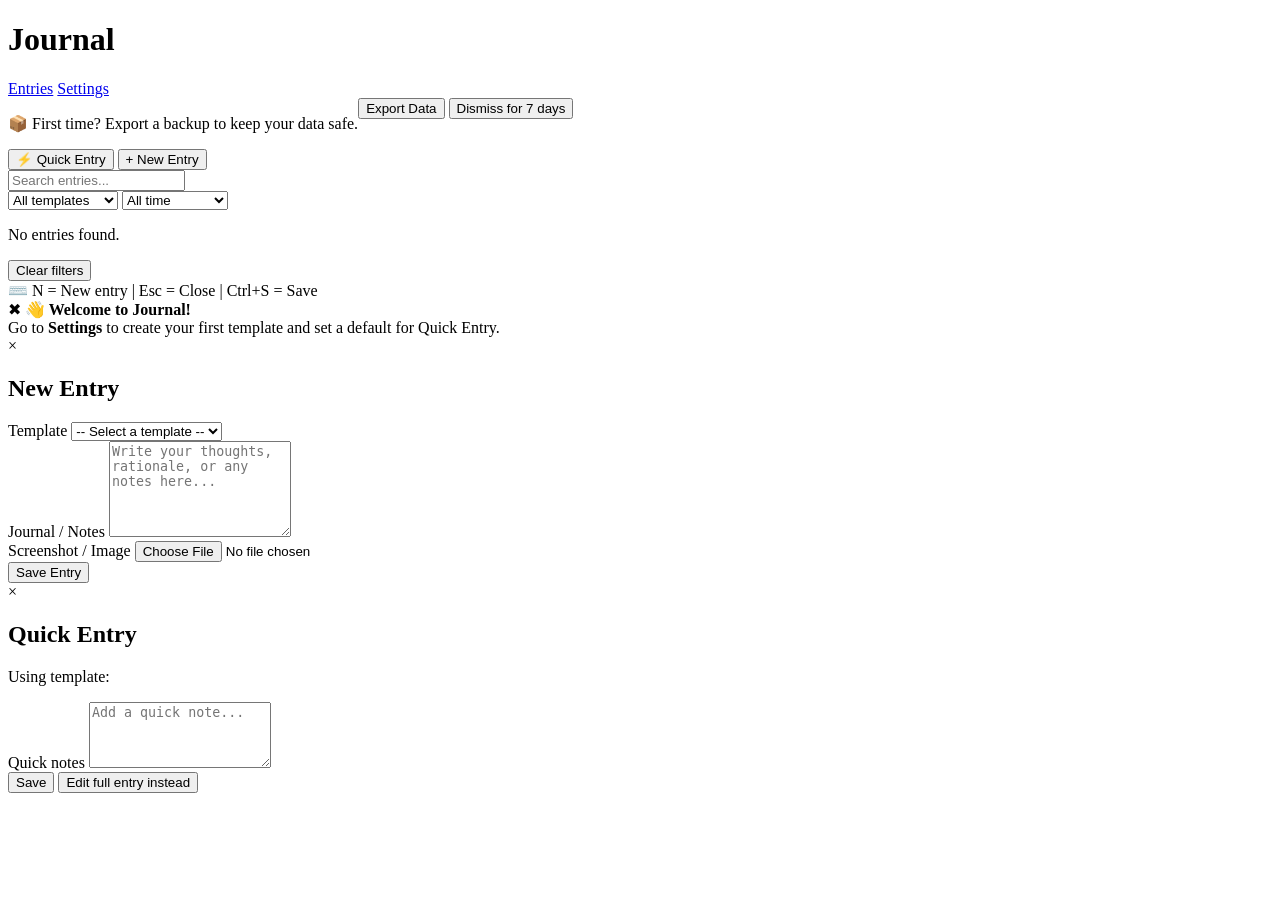
==== commit abd7face: "updated index file" ====
--- a/index.html
+++ b/index.html
@@ -4,7 +4,8 @@
     <meta charset="UTF-8" />
     <meta name="viewport" content="width=device-width, initial-scale=1.0" />
     <title>Journal</title>
-    <link rel="stylesheet" href="styles.css" />
+    <link rel="stylesheet" href="style.css" />
+    <link rel="manifest" href="manifest.json" />
   </head>
   <body data-theme="light">
     <div class="container">
@@ -17,7 +18,7 @@
       </header>
 
       <main>
-        <!-- Backup Banner (hidden by default, shown by JS when needed) -->
+        <!-- Backup Banner -->
         <div id="backupBanner" class="backup-banner" style="display: none">
           <p>
             📦 <span id="backupDaysText">Last backup was over 30 days ago</span>
@@ -32,13 +33,13 @@
           </div>
         </div>
 
-        <!-- Action bar: Quick Entry + New Entry -->
+        <!-- Action bar -->
         <div class="action-bar">
           <button id="quickEntryBtn" class="btn-quick">⚡ Quick Entry</button>
           <button id="newEntryBtn" class="btn-primary">+ New Entry</button>
         </div>
 
-        <!-- Search & Filters bar -->
+        <!-- Filters bar -->
         <div class="filters-bar">
           <div class="search-group">
             <input
@@ -48,12 +49,10 @@
               class="search-input"
             />
           </div>
-
           <div class="filter-group">
             <select id="templateFilter" class="filter-select">
               <option value="all">All templates</option>
             </select>
-
             <select id="dateFilter" class="filter-select">
               <option value="all">All time</option>
               <option value="7days">Last 7 days</option>
@@ -62,7 +61,6 @@
               <option value="custom">Custom range</option>
             </select>
           </div>
-
           <div
             id="customDateRange"
             class="custom-date-range"
@@ -75,10 +73,8 @@
           </div>
         </div>
 
-        <!-- Entries container -->
-        <div id="entriesList" class="entries-list">
-          <!-- Entries will be rendered here -->
-        </div>
+        <!-- Entries -->
+        <div id="entriesList" class="entries-list"></div>
 
         <!-- Empty state -->
         <div id="emptyState" class="empty-state" style="display: none">
@@ -88,15 +84,13 @@
           </button>
         </div>
 
-        <!-- Keyboard shortcuts hint -->
         <div class="keyboard-hint">
-          ⌨️ N = New entry | Esc = Close | Ctrl+S = Save | J/K = Navigate
-          (coming soon)
+          ⌨️ N = New entry | Esc = Close | Ctrl+S = Save
         </div>
       </main>
     </div>
 
-    <!-- Tour Hint (shown once, dismissible) -->
+    <!-- Tour Hint -->
     <div id="tourHint" class="tour-hint" style="display: none">
       <span class="close-hint" id="closeTourHint">✖</span>
       <strong>👋 Welcome to Journal!</strong><br />
@@ -104,7 +98,7 @@
       default for Quick Entry.
     </div>
 
-    <!-- Modal for new/edit entry (full) -->
+    <!-- Full Entry Modal -->
     <div id="entryModal" class="modal">
       <div class="modal-content">
         <span class="close">&times;</span>
@@ -126,7 +120,30 @@
             ></textarea>
           </div>
 
-          <!-- Version History (shown only when editing existing entry) -->
+          <!-- Image Upload -->
+          <div class="form-group">
+            <label for="entryImage">Screenshot / Image</label>
+            <input type="file" id="entryImage" accept="image/*" />
+            <div
+              id="imagePreviewContainer"
+              style="margin-top: 0.5rem; display: none"
+            >
+              <img
+                id="imagePreview"
+                style="max-width: 100%; max-height: 200px; border-radius: 6px"
+              />
+              <button
+                type="button"
+                id="removeImageBtn"
+                class="btn-secondary-sm"
+                style="display: block; margin-top: 0.25rem"
+              >
+                ✖ Remove image
+              </button>
+            </div>
+          </div>
+
+          <!-- Version History -->
           <div
             id="versionHistoryContainer"
             class="version-history"
@@ -147,12 +164,12 @@
       </div>
     </div>
 
-    <!-- Modal for Quick Entry (compact) -->
+    <!-- Quick Entry Modal -->
     <div id="quickEntryModal" class="modal">
       <div class="modal-content modal-compact">
         <span class="close">&times;</span>
         <h2>Quick Entry</h2>
-        <p class="quick-template-info" id="quickTemplateInfo">
+        <p class="quick-template-info">
           Using template: <span id="quickTemplateName"></span>
         </p>
         <form id="quickEntryForm">
@@ -179,6 +196,50 @@
       </div>
     </div>
 
+    <!-- Image Lightbox (for viewing full images) -->
+    <div id="imageLightbox" class="modal">
+      <div
+        class="modal-content"
+        style="
+          max-width: 90%;
+          max-height: 90%;
+          padding: 0;
+          background: transparent;
+        "
+      >
+        <span
+          class="close"
+          id="lightboxClose"
+          style="
+            color: white;
+            font-size: 2rem;
+            position: fixed;
+            top: 1rem;
+            right: 1rem;
+          "
+          >&times;</span
+        >
+        <img
+          id="lightboxImage"
+          style="
+            max-width: 100%;
+            max-height: 90vh;
+            display: block;
+            margin: 0 auto;
+            border-radius: 8px;
+          "
+        />
+      </div>
+    </div>
+
     <script src="script.js"></script>
+    <script>
+      if ("serviceWorker" in navigator) {
+        navigator.serviceWorker
+          .register("./service-worker.js")
+          .then((reg) => console.log("Service Worker registered", reg))
+          .catch((err) => console.log("Service Worker failed", err));
+      }
+    </script>
   </body>
 </html>
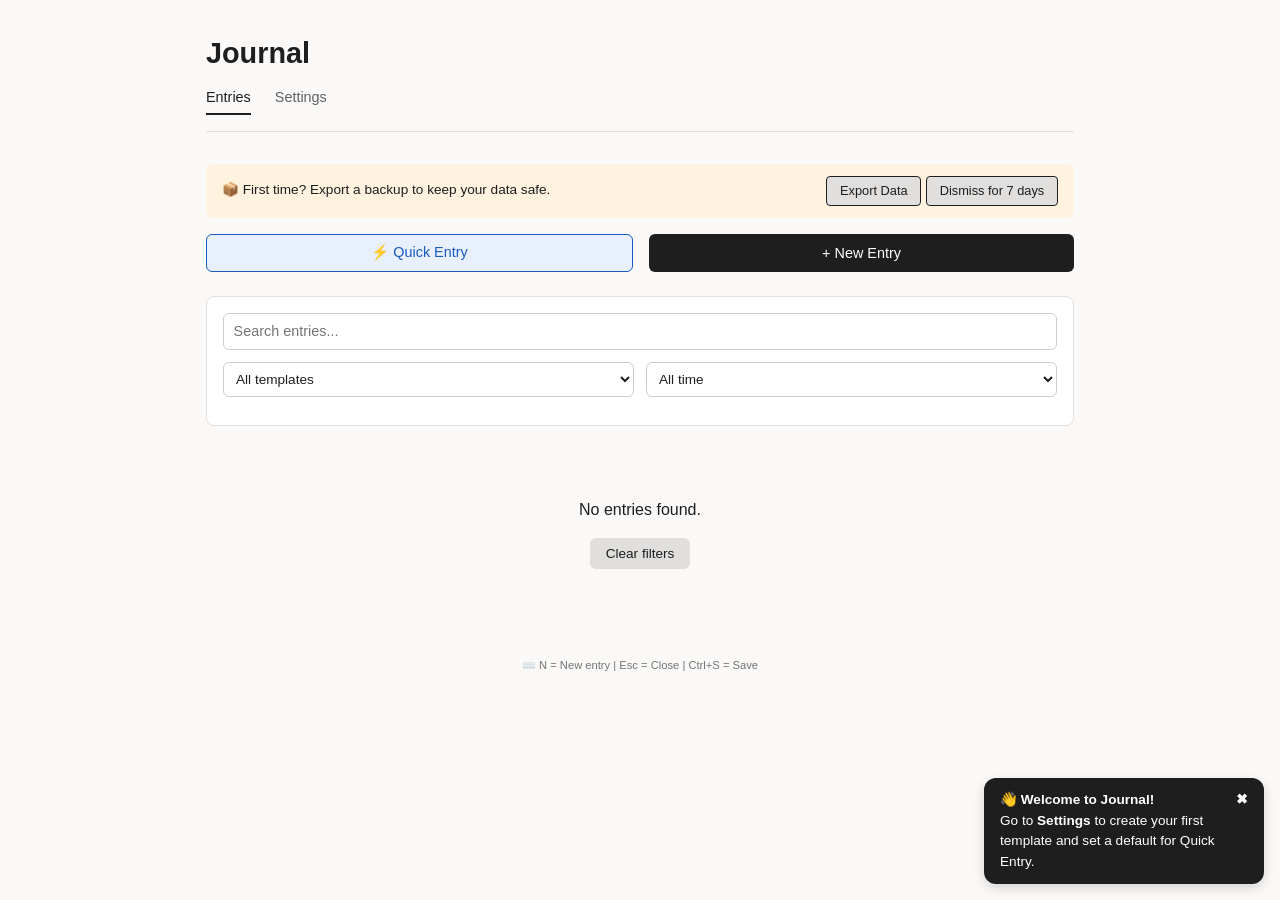
==== commit e907820b: "fixed the styles file path" ====
--- a/index.html
+++ b/index.html
@@ -4,7 +4,7 @@
     <meta charset="UTF-8" />
     <meta name="viewport" content="width=device-width, initial-scale=1.0" />
     <title>Journal</title>
-    <link rel="stylesheet" href="style.css" />
+    <link rel="stylesheet" href="styles.css" />
     <link rel="manifest" href="manifest.json" />
   </head>
   <body data-theme="light">
--- a/styles.css
+++ b/styles.css
@@ -0,0 +1,1162 @@
+/* ============================================
+   BASE STYLES
+   ============================================ */
+* {
+  margin: 0;
+  padding: 0;
+  box-sizing: border-box;
+}
+
+body {
+  font-family:
+    -apple-system, BlinkMacSystemFont, "Segoe UI", Roboto, Helvetica, Arial,
+    sans-serif;
+  line-height: 1.5;
+  transition:
+    background-color 0.2s,
+    color 0.2s;
+}
+
+.container {
+  max-width: 900px;
+  margin: 0 auto;
+  padding: 2rem 1rem;
+}
+
+/* Header */
+header {
+  margin-bottom: 2rem;
+  border-bottom: 1px solid;
+  padding-bottom: 1rem;
+}
+
+h1 {
+  font-size: 1.8rem;
+  font-weight: 600;
+  margin-bottom: 0.5rem;
+}
+
+h2 {
+  font-size: 1.3rem;
+  font-weight: 500;
+  margin-bottom: 1rem;
+}
+
+h3 {
+  font-size: 1rem;
+  font-weight: 600;
+  margin-bottom: 0.5rem;
+}
+
+nav {
+  display: flex;
+  gap: 1.5rem;
+}
+
+nav a {
+  text-decoration: none;
+  font-size: 0.9rem;
+  padding: 0.25rem 0;
+}
+
+nav a.active {
+  border-bottom: 2px solid;
+}
+
+/* Buttons */
+.btn-primary {
+  border: none;
+  padding: 0.6rem 1.2rem;
+  font-size: 0.9rem;
+  border-radius: 6px;
+  cursor: pointer;
+  transition: opacity 0.2s;
+}
+
+.btn-primary:hover {
+  opacity: 0.85;
+}
+
+.btn-quick {
+  border: 1px solid;
+  padding: 0.6rem 1.2rem;
+  font-size: 0.9rem;
+  border-radius: 6px;
+  cursor: pointer;
+  transition: all 0.2s;
+}
+
+.btn-secondary {
+  border: none;
+  padding: 0.5rem 1rem;
+  font-size: 0.85rem;
+  border-radius: 6px;
+  cursor: pointer;
+}
+
+.btn-secondary-sm {
+  border: none;
+  padding: 0.4rem 0.8rem;
+  font-size: 0.8rem;
+  border-radius: 4px;
+  cursor: pointer;
+}
+
+.btn-danger {
+  border: none;
+  padding: 0.6rem 1.2rem;
+  border-radius: 6px;
+  cursor: pointer;
+}
+
+/* Action Bar */
+.action-bar {
+  display: flex;
+  gap: 1rem;
+  margin-bottom: 1.5rem;
+}
+
+.action-bar button {
+  flex: 1;
+}
+
+/* Filters Bar */
+.filters-bar {
+  border: 1px solid;
+  border-radius: 8px;
+  padding: 1rem;
+  margin-bottom: 1.5rem;
+}
+
+.search-group {
+  margin-bottom: 0.75rem;
+}
+
+.search-input {
+  width: 100%;
+  padding: 0.6rem;
+  border: 1px solid;
+  border-radius: 6px;
+  font-size: 0.9rem;
+  font-family: inherit;
+}
+
+.filter-group {
+  display: flex;
+  gap: 0.75rem;
+  flex-wrap: wrap;
+  margin-bottom: 0.75rem;
+}
+
+.filter-select {
+  flex: 1;
+  min-width: 120px;
+  padding: 0.5rem;
+  border: 1px solid;
+  border-radius: 6px;
+  font-size: 0.85rem;
+  cursor: pointer;
+}
+
+.custom-date-range {
+  display: flex;
+  gap: 0.5rem;
+  align-items: center;
+  flex-wrap: wrap;
+  margin-top: 0.75rem;
+  padding-top: 0.75rem;
+  border-top: 1px solid;
+}
+
+.custom-date-range input {
+  padding: 0.4rem;
+  border: 1px solid;
+  border-radius: 4px;
+  font-size: 0.85rem;
+}
+
+/* Backup Banner */
+.backup-banner {
+  margin-bottom: 1rem;
+  padding: 0.75rem 1rem;
+  border-radius: 8px;
+  display: flex;
+  justify-content: space-between;
+  align-items: center;
+  gap: 1rem;
+  flex-wrap: wrap;
+}
+
+.backup-banner p {
+  margin: 0;
+  font-size: 0.85rem;
+}
+
+.backup-banner .btn-secondary-sm {
+  background: transparent;
+  border: 1px solid;
+}
+
+/* Tour Hint */
+.tour-hint {
+  position: fixed;
+  bottom: 1rem;
+  right: 1rem;
+  max-width: 280px;
+  padding: 0.75rem 1rem;
+  border-radius: 12px;
+  box-shadow: 0 4px 12px rgba(0, 0, 0, 0.15);
+  z-index: 999;
+  font-size: 0.85rem;
+  animation: slideIn 0.3s ease;
+}
+
+.tour-hint .close-hint {
+  float: right;
+  margin-left: 1rem;
+  cursor: pointer;
+  font-weight: bold;
+}
+
+@keyframes slideIn {
+  from {
+    transform: translateX(100%);
+    opacity: 0;
+  }
+  to {
+    transform: translateX(0);
+    opacity: 1;
+  }
+}
+
+/* Keyboard Hint */
+.keyboard-hint {
+  margin-top: 2rem;
+  padding: 0.5rem;
+  text-align: center;
+  font-size: 0.7rem;
+  opacity: 0.6;
+}
+
+/* Entries List */
+.entries-list {
+  display: flex;
+  flex-direction: column;
+  gap: 1rem;
+}
+
+/* Entry Card */
+.entry-card {
+  border: 1px solid;
+  border-radius: 8px;
+  padding: 1rem;
+  transition: box-shadow 0.2s;
+}
+
+.entry-card:hover {
+  box-shadow: 0 2px 8px rgba(0, 0, 0, 0.1);
+}
+
+.entry-card.pinned {
+  border-left-width: 4px;
+  border-left-style: solid;
+}
+
+.entry-header {
+  display: flex;
+  justify-content: space-between;
+  align-items: center;
+  margin-bottom: 0.5rem;
+  flex-wrap: wrap;
+  gap: 0.5rem;
+}
+
+.entry-template {
+  font-weight: 500;
+  font-size: 0.85rem;
+  padding: 0.2rem 0.5rem;
+  border-radius: 4px;
+}
+
+.entry-date {
+  font-size: 0.75rem;
+}
+
+.entry-preview {
+  font-size: 0.9rem;
+  margin: 0.5rem 0;
+  cursor: pointer;
+  padding: 0.25rem 0;
+}
+
+.entry-preview:hover {
+  opacity: 0.7;
+}
+
+.entry-preview::after {
+  content: " ⋯";
+}
+
+.entry-full {
+  display: none;
+  margin-top: 0.75rem;
+}
+
+.entry-card.expanded .entry-full {
+  display: block;
+}
+
+.entry-card.expanded .entry-preview {
+  display: none;
+}
+
+.entry-fields {
+  padding: 0.75rem;
+  border-radius: 6px;
+  margin: 0.75rem 0;
+  font-size: 0.9rem;
+}
+
+.entry-fields p {
+  margin: 0.25rem 0;
+}
+
+.entry-journal {
+  margin-top: 0.75rem;
+  white-space: pre-wrap;
+  font-size: 0.9rem;
+  line-height: 1.5;
+}
+
+.entry-actions {
+  margin-top: 0.75rem;
+  display: flex;
+  gap: 0.75rem;
+  flex-wrap: wrap;
+}
+
+.entry-actions button {
+  background: none;
+  border: none;
+  cursor: pointer;
+  font-size: 0.8rem;
+  padding: 0;
+}
+
+.pin-btn.pinned {
+  font-weight: 600;
+}
+
+/* Empty State */
+.empty-state {
+  text-align: center;
+  padding: 3rem 1rem;
+}
+
+.empty-state p {
+  margin-bottom: 1rem;
+}
+
+/* Modals */
+.modal {
+  display: none;
+  position: fixed;
+  top: 0;
+  left: 0;
+  width: 100%;
+  height: 100%;
+  background: rgba(0, 0, 0, 0.5);
+  z-index: 1000;
+  overflow-y: auto;
+}
+
+.modal-content {
+  max-width: 600px;
+  margin: 2rem auto;
+  padding: 1.5rem;
+  border-radius: 12px;
+  position: relative;
+}
+
+.modal-compact {
+  max-width: 480px;
+}
+
+.close {
+  position: absolute;
+  right: 1.2rem;
+  top: 1rem;
+  font-size: 1.5rem;
+  cursor: pointer;
+}
+
+.close:hover {
+  opacity: 0.7;
+}
+
+/* Forms */
+.form-group {
+  margin-bottom: 1rem;
+}
+
+.form-group label {
+  display: block;
+  margin-bottom: 0.25rem;
+  font-weight: 500;
+  font-size: 0.85rem;
+}
+
+.form-group input,
+.form-group select,
+.form-group textarea {
+  width: 100%;
+  padding: 0.5rem;
+  border: 1px solid;
+  border-radius: 4px;
+  font-family: inherit;
+  font-size: 0.9rem;
+}
+
+/* Version History */
+.version-history {
+  margin-top: 0.5rem;
+  font-size: 0.75rem;
+}
+
+.version-history button {
+  background: none;
+  border: none;
+  cursor: pointer;
+  text-decoration: underline;
+  font-size: 0.75rem;
+}
+
+/* Quick Entry */
+.quick-template-info {
+  font-size: 0.8rem;
+  margin-bottom: 1rem;
+  padding-bottom: 0.5rem;
+  border-bottom: 1px solid;
+}
+
+.quick-template-info span {
+  font-weight: 500;
+}
+
+.quick-actions {
+  display: flex;
+  gap: 0.75rem;
+  margin-top: 1rem;
+}
+
+.quick-actions button {
+  flex: 1;
+}
+
+/* Settings Page */
+.settings-section {
+  margin-bottom: 2rem;
+}
+
+.settings-header {
+  display: flex;
+  justify-content: space-between;
+  align-items: center;
+  margin-bottom: 1.5rem;
+  flex-wrap: wrap;
+  gap: 1rem;
+}
+
+.templates-list {
+  display: flex;
+  flex-direction: column;
+  gap: 1rem;
+  margin-bottom: 1rem;
+}
+
+.template-card {
+  border: 1px solid;
+  border-radius: 8px;
+  padding: 1rem;
+}
+
+.template-header {
+  display: flex;
+  justify-content: space-between;
+  align-items: center;
+  margin-bottom: 0.5rem;
+  flex-wrap: wrap;
+  gap: 0.5rem;
+}
+
+.template-header strong {
+  font-size: 1rem;
+}
+
+.template-header button {
+  border: none;
+  cursor: pointer;
+  font-size: 0.8rem;
+  padding: 0.25rem 0.6rem;
+  border-radius: 4px;
+  margin-left: 0.25rem;
+}
+
+.template-actions {
+  display: flex;
+  gap: 0.75rem;
+  margin-top: 1rem;
+  flex-wrap: wrap;
+}
+
+.backup-actions {
+  display: flex;
+  gap: 0.75rem;
+  flex-wrap: wrap;
+  margin-bottom: 0.5rem;
+}
+
+.settings-hint {
+  font-size: 0.8rem;
+  opacity: 0.7;
+  margin-top: 0.5rem;
+}
+
+.theme-selector {
+  margin-bottom: 1rem;
+}
+
+.theme-selector label {
+  display: block;
+  margin-bottom: 0.25rem;
+  font-weight: 500;
+  font-size: 0.85rem;
+}
+
+.theme-selector select {
+  padding: 0.5rem;
+  border-radius: 6px;
+  border: 1px solid;
+  font-size: 0.9rem;
+  cursor: pointer;
+}
+
+.danger-zone {
+  margin-top: 2rem;
+  padding-top: 1rem;
+  border-top: 1px solid;
+}
+
+hr {
+  margin: 2rem 0;
+  border: none;
+  border-top: 1px solid;
+}
+
+.field-item {
+  padding: 0.75rem;
+  margin-bottom: 0.5rem;
+  border-radius: 6px;
+  display: flex;
+  gap: 0.5rem;
+  flex-wrap: wrap;
+  align-items: center;
+}
+
+/* Responsive */
+@media (max-width: 600px) {
+  .container {
+    padding: 1rem;
+  }
+
+  .action-bar {
+    flex-direction: column;
+  }
+
+  .filter-group {
+    flex-direction: column;
+  }
+
+  .filter-select {
+    width: 100%;
+  }
+
+  .modal-content {
+    margin: 1rem;
+    padding: 1rem;
+  }
+
+  .entry-header {
+    flex-direction: column;
+    align-items: flex-start;
+  }
+
+  .template-header {
+    flex-direction: column;
+    align-items: flex-start;
+  }
+
+  .backup-actions {
+    flex-direction: column;
+  }
+}
+
+/* ============================================
+   THEME 1: LIGHT (DEFAULT)
+   ============================================ */
+body[data-theme="light"] {
+  background-color: #faf9f8;
+  color: #1e1e1e;
+}
+
+body[data-theme="light"] header {
+  border-bottom-color: #e1dfdd;
+}
+
+body[data-theme="light"] nav a {
+  color: #616161;
+}
+
+body[data-theme="light"] nav a.active {
+  color: #1e1e1e;
+  border-bottom-color: #1e1e1e;
+}
+
+body[data-theme="light"] .btn-primary {
+  background: #1e1e1e;
+  color: white;
+}
+
+body[data-theme="light"] .btn-quick {
+  background: #e8f0fe;
+  color: #1a5bbf;
+  border-color: #1a5bbf;
+}
+
+body[data-theme="light"] .btn-secondary,
+body[data-theme="light"] .btn-secondary-sm {
+  background: #e1dfdd;
+  color: #1e1e1e;
+}
+
+body[data-theme="light"] .btn-danger {
+  background: #d32f2f;
+  color: white;
+}
+
+body[data-theme="light"] .filters-bar,
+body[data-theme="light"] .entry-card,
+body[data-theme="light"] .modal-content,
+body[data-theme="light"] .template-card {
+  background: white;
+  border-color: #e1dfdd;
+}
+
+body[data-theme="light"] .search-input,
+body[data-theme="light"] .filter-select,
+body[data-theme="light"] .custom-date-range input,
+body[data-theme="light"] .form-group input,
+body[data-theme="light"] .form-group select,
+body[data-theme="light"] .form-group textarea,
+body[data-theme="light"] .theme-selector select {
+  background: white;
+  border-color: #ccc;
+  color: #1e1e1e;
+}
+
+body[data-theme="light"] .backup-banner {
+  background: #fff3e0;
+  border-color: #ffd699;
+  color: #1e1e1e;
+}
+
+body[data-theme="light"] .tour-hint {
+  background: #1e1e1e;
+  color: white;
+}
+
+body[data-theme="light"] .entry-template {
+  background: #f0f0f0;
+  color: #1e1e1e;
+}
+
+body[data-theme="light"] .entry-date,
+body[data-theme="light"] .entry-preview {
+  color: #616161;
+}
+
+body[data-theme="light"] .entry-fields {
+  background: #f6f5f4;
+  color: #1e1e1e;
+}
+
+body[data-theme="light"] .close {
+  color: #616161;
+}
+
+body[data-theme="light"] .field-item {
+  background: #f6f5f4;
+  border-color: #e1dfdd;
+}
+
+body[data-theme="light"] .danger-zone,
+body[data-theme="light"] hr {
+  border-top-color: #e1dfdd;
+}
+
+body[data-theme="light"] .template-header button {
+  background: #e1dfdd;
+  color: #1e1e1e;
+}
+
+body[data-theme="light"] .template-header button:hover {
+  background: #d1cfcd;
+}
+
+/* ============================================
+   THEME 2: SEPIA
+   ============================================ */
+body[data-theme="sepia"] {
+  background-color: #fbf7e9;
+  color: #3b2e24;
+}
+
+body[data-theme="sepia"] header {
+  border-bottom-color: #d4c5a9;
+}
+
+body[data-theme="sepia"] nav a {
+  color: #8b7355;
+}
+
+body[data-theme="sepia"] nav a.active {
+  color: #3b2e24;
+  border-bottom-color: #8b5a2b;
+}
+
+body[data-theme="sepia"] .btn-primary {
+  background: #8b5a2b;
+  color: white;
+}
+
+body[data-theme="sepia"] .btn-quick {
+  background: #e8dcca;
+  color: #8b5a2b;
+  border-color: #8b5a2b;
+}
+
+body[data-theme="sepia"] .btn-secondary,
+body[data-theme="sepia"] .btn-secondary-sm {
+  background: #e0d5c0;
+  color: #3b2e24;
+}
+
+body[data-theme="sepia"] .btn-danger {
+  background: #b85c1a;
+  color: white;
+}
+
+body[data-theme="sepia"] .filters-bar,
+body[data-theme="sepia"] .entry-card,
+body[data-theme="sepia"] .modal-content,
+body[data-theme="sepia"] .template-card {
+  background: #fffef7;
+  border-color: #d4c5a9;
+}
+
+body[data-theme="sepia"] .search-input,
+body[data-theme="sepia"] .filter-select,
+body[data-theme="sepia"] .custom-date-range input,
+body[data-theme="sepia"] .form-group input,
+body[data-theme="sepia"] .form-group select,
+body[data-theme="sepia"] .form-group textarea,
+body[data-theme="sepia"] .theme-selector select {
+  background: #fffef7;
+  border-color: #c4b49a;
+  color: #3b2e24;
+}
+
+body[data-theme="sepia"] .backup-banner {
+  background: #f5e6d3;
+  border-color: #d4a574;
+  color: #3b2e24;
+}
+
+body[data-theme="sepia"] .tour-hint {
+  background: #3b2e24;
+  color: #fbf7e9;
+}
+
+body[data-theme="sepia"] .entry-template {
+  background: #e8dcca;
+  color: #3b2e24;
+}
+
+body[data-theme="sepia"] .entry-date,
+body[data-theme="sepia"] .entry-preview {
+  color: #8b7355;
+}
+
+body[data-theme="sepia"] .entry-fields {
+  background: #f5f0e6;
+  color: #3b2e24;
+}
+
+body[data-theme="sepia"] .close {
+  color: #8b7355;
+}
+
+body[data-theme="sepia"] .field-item {
+  background: #f5f0e6;
+  border-color: #d4c5a9;
+}
+
+body[data-theme="sepia"] .danger-zone,
+body[data-theme="sepia"] hr {
+  border-top-color: #d4c5a9;
+}
+
+body[data-theme="sepia"] .template-header button {
+  background: #e0d5c0;
+  color: #3b2e24;
+}
+
+body[data-theme="sepia"] .template-header button:hover {
+  background: #d0c5b0;
+}
+
+/* ============================================
+   THEME 3: FOREST
+   ============================================ */
+body[data-theme="forest"] {
+  background-color: #eef4ed;
+  color: #1a3b2e;
+}
+
+body[data-theme="forest"] header {
+  border-bottom-color: #c5d5cb;
+}
+
+body[data-theme="forest"] nav a {
+  color: #2d6a4f;
+}
+
+body[data-theme="forest"] nav a.active {
+  color: #1a3b2e;
+  border-bottom-color: #2d6a4f;
+}
+
+body[data-theme="forest"] .btn-primary {
+  background: #2d6a4f;
+  color: white;
+}
+
+body[data-theme="forest"] .btn-quick {
+  background: #d4e6d9;
+  color: #2d6a4f;
+  border-color: #2d6a4f;
+}
+
+body[data-theme="forest"] .btn-secondary,
+body[data-theme="forest"] .btn-secondary-sm {
+  background: #c5d5cb;
+  color: #1a3b2e;
+}
+
+body[data-theme="forest"] .btn-danger {
+  background: #c0392b;
+  color: white;
+}
+
+body[data-theme="forest"] .filters-bar,
+body[data-theme="forest"] .entry-card,
+body[data-theme="forest"] .modal-content,
+body[data-theme="forest"] .template-card {
+  background: #eef4ed;
+  border-color: #c5d5cb;
+}
+
+body[data-theme="forest"] .search-input,
+body[data-theme="forest"] .filter-select,
+body[data-theme="forest"] .custom-date-range input,
+body[data-theme="forest"] .form-group input,
+body[data-theme="forest"] .form-group select,
+body[data-theme="forest"] .form-group textarea,
+body[data-theme="forest"] .theme-selector select {
+  background: white;
+  border-color: #b5cdbc;
+  color: #1a3b2e;
+}
+
+body[data-theme="forest"] .backup-banner {
+  background: #d4e6d9;
+  border-color: #95c4a5;
+  color: #1a3b2e;
+}
+
+body[data-theme="forest"] .tour-hint {
+  background: #1a3b2e;
+  color: #eef4ed;
+}
+
+body[data-theme="forest"] .entry-template {
+  background: #c5d5cb;
+  color: #1a3b2e;
+}
+
+body[data-theme="forest"] .entry-date,
+body[data-theme="forest"] .entry-preview {
+  color: #2d6a4f;
+}
+
+body[data-theme="forest"] .entry-fields {
+  background: #dde9df;
+  color: #1a3b2e;
+}
+
+body[data-theme="forest"] .close {
+  color: #2d6a4f;
+}
+
+body[data-theme="forest"] .field-item {
+  background: #dde9df;
+  border-color: #c5d5cb;
+}
+
+body[data-theme="forest"] .danger-zone,
+body[data-theme="forest"] hr {
+  border-top-color: #c5d5cb;
+}
+
+body[data-theme="forest"] .template-header button {
+  background: #c5d5cb;
+  color: #1a3b2e;
+}
+
+body[data-theme="forest"] .template-header button:hover {
+  background: #b5cdbc;
+}
+
+/* ============================================
+   THEME 4: MIDNIGHT BLUE
+   ============================================ */
+body[data-theme="midnight"] {
+  background-color: #1a1b2e;
+  color: #e0e0f0;
+}
+
+body[data-theme="midnight"] header {
+  border-bottom-color: #2a2b45;
+}
+
+body[data-theme="midnight"] nav a {
+  color: #8b8ba8;
+}
+
+body[data-theme="midnight"] nav a.active {
+  color: #e0e0f0;
+  border-bottom-color: #7c3aed;
+}
+
+body[data-theme="midnight"] .btn-primary {
+  background: #7c3aed;
+  color: white;
+}
+
+body[data-theme="midnight"] .btn-quick {
+  background: #2a2b45;
+  color: #a78bfa;
+  border-color: #7c3aed;
+}
+
+body[data-theme="midnight"] .btn-secondary,
+body[data-theme="midnight"] .btn-secondary-sm {
+  background: #2a2b45;
+  color: #e0e0f0;
+}
+
+body[data-theme="midnight"] .btn-danger {
+  background: #dc2626;
+  color: white;
+}
+
+body[data-theme="midnight"] .filters-bar,
+body[data-theme="midnight"] .entry-card,
+body[data-theme="midnight"] .modal-content,
+body[data-theme="midnight"] .template-card {
+  background: #252642;
+  border-color: #2a2b45;
+}
+
+body[data-theme="midnight"] .search-input,
+body[data-theme="midnight"] .filter-select,
+body[data-theme="midnight"] .custom-date-range input,
+body[data-theme="midnight"] .form-group input,
+body[data-theme="midnight"] .form-group select,
+body[data-theme="midnight"] .form-group textarea,
+body[data-theme="midnight"] .theme-selector select {
+  background: #1f2038;
+  border-color: #3a3b5e;
+  color: #e0e0f0;
+}
+
+body[data-theme="midnight"] .backup-banner {
+  background: #2a2b45;
+  border-color: #5b21b6;
+  color: #e0e0f0;
+}
+
+body[data-theme="midnight"] .tour-hint {
+  background: #7c3aed;
+  color: white;
+}
+
+body[data-theme="midnight"] .entry-template {
+  background: #2a2b45;
+  color: #e0e0f0;
+}
+
+body[data-theme="midnight"] .entry-date,
+body[data-theme="midnight"] .entry-preview {
+  color: #a78bfa;
+}
+
+body[data-theme="midnight"] .entry-fields {
+  background: #1f2038;
+  color: #e0e0f0;
+}
+
+body[data-theme="midnight"] .close {
+  color: #a78bfa;
+}
+
+body[data-theme="midnight"] .field-item {
+  background: #1f2038;
+  border-color: #2a2b45;
+}
+
+body[data-theme="midnight"] .danger-zone,
+body[data-theme="midnight"] hr {
+  border-top-color: #2a2b45;
+}
+
+body[data-theme="midnight"] .template-header button {
+  background: #2a2b45;
+  color: #e0e0f0;
+}
+
+body[data-theme="midnight"] .template-header button:hover {
+  background: #3a3b5e;
+}
+
+/* ============================================
+   THEME 5: RED EMBER
+   ============================================ */
+body[data-theme="red"] {
+  background-color: #2a1215;
+  color: #f0d6d8;
+}
+
+body[data-theme="red"] header {
+  border-bottom-color: #4a2024;
+}
+
+body[data-theme="red"] nav a {
+  color: #c08484;
+}
+
+body[data-theme="red"] nav a.active {
+  color: #f0d6d8;
+  border-bottom-color: #e53e3e;
+}
+
+body[data-theme="red"] .btn-primary {
+  background: #e53e3e;
+  color: white;
+}
+
+body[data-theme="red"] .btn-quick {
+  background: #3d1a1e;
+  color: #f7a0a0;
+  border-color: #e53e3e;
+}
+
+body[data-theme="red"] .btn-secondary,
+body[data-theme="red"] .btn-secondary-sm {
+  background: #4a2024;
+  color: #f0d6d8;
+}
+
+body[data-theme="red"] .btn-danger {
+  background: #b91c1c;
+  color: white;
+}
+
+body[data-theme="red"] .filters-bar,
+body[data-theme="red"] .entry-card,
+body[data-theme="red"] .modal-content,
+body[data-theme="red"] .template-card {
+  background: #3d1a1e;
+  border-color: #4a2024;
+}
+
+body[data-theme="red"] .search-input,
+body[data-theme="red"] .filter-select,
+body[data-theme="red"] .custom-date-range input,
+body[data-theme="red"] .form-group input,
+body[data-theme="red"] .form-group select,
+body[data-theme="red"] .form-group textarea,
+body[data-theme="red"] .theme-selector select {
+  background: #2a1215;
+  border-color: #5a2e32;
+  color: #f0d6d8;
+}
+
+body[data-theme="red"] .backup-banner {
+  background: #4a2024;
+  border-color: #e53e3e;
+  color: #f0d6d8;
+}
+
+body[data-theme="red"] .tour-hint {
+  background: #e53e3e;
+  color: white;
+}
+
+body[data-theme="red"] .entry-template {
+  background: #4a2024;
+  color: #f0d6d8;
+}
+
+body[data-theme="red"] .entry-date,
+body[data-theme="red"] .entry-preview {
+  color: #f7a0a0;
+}
+
+body[data-theme="red"] .entry-fields {
+  background: #2a1215;
+  color: #f0d6d8;
+}
+
+body[data-theme="red"] .close {
+  color: #f7a0a0;
+}
+
+body[data-theme="red"] .field-item {
+  background: #2a1215;
+  border-color: #4a2024;
+}
+
+body[data-theme="red"] .danger-zone,
+body[data-theme="red"] hr {
+  border-top-color: #4a2024;
+}
+
+body[data-theme="red"] .template-header button {
+  background: #4a2024;
+  color: #f0d6d8;
+}
+
+body[data-theme="red"] .template-header button:hover {
+  background: #5a2e32;
+}
